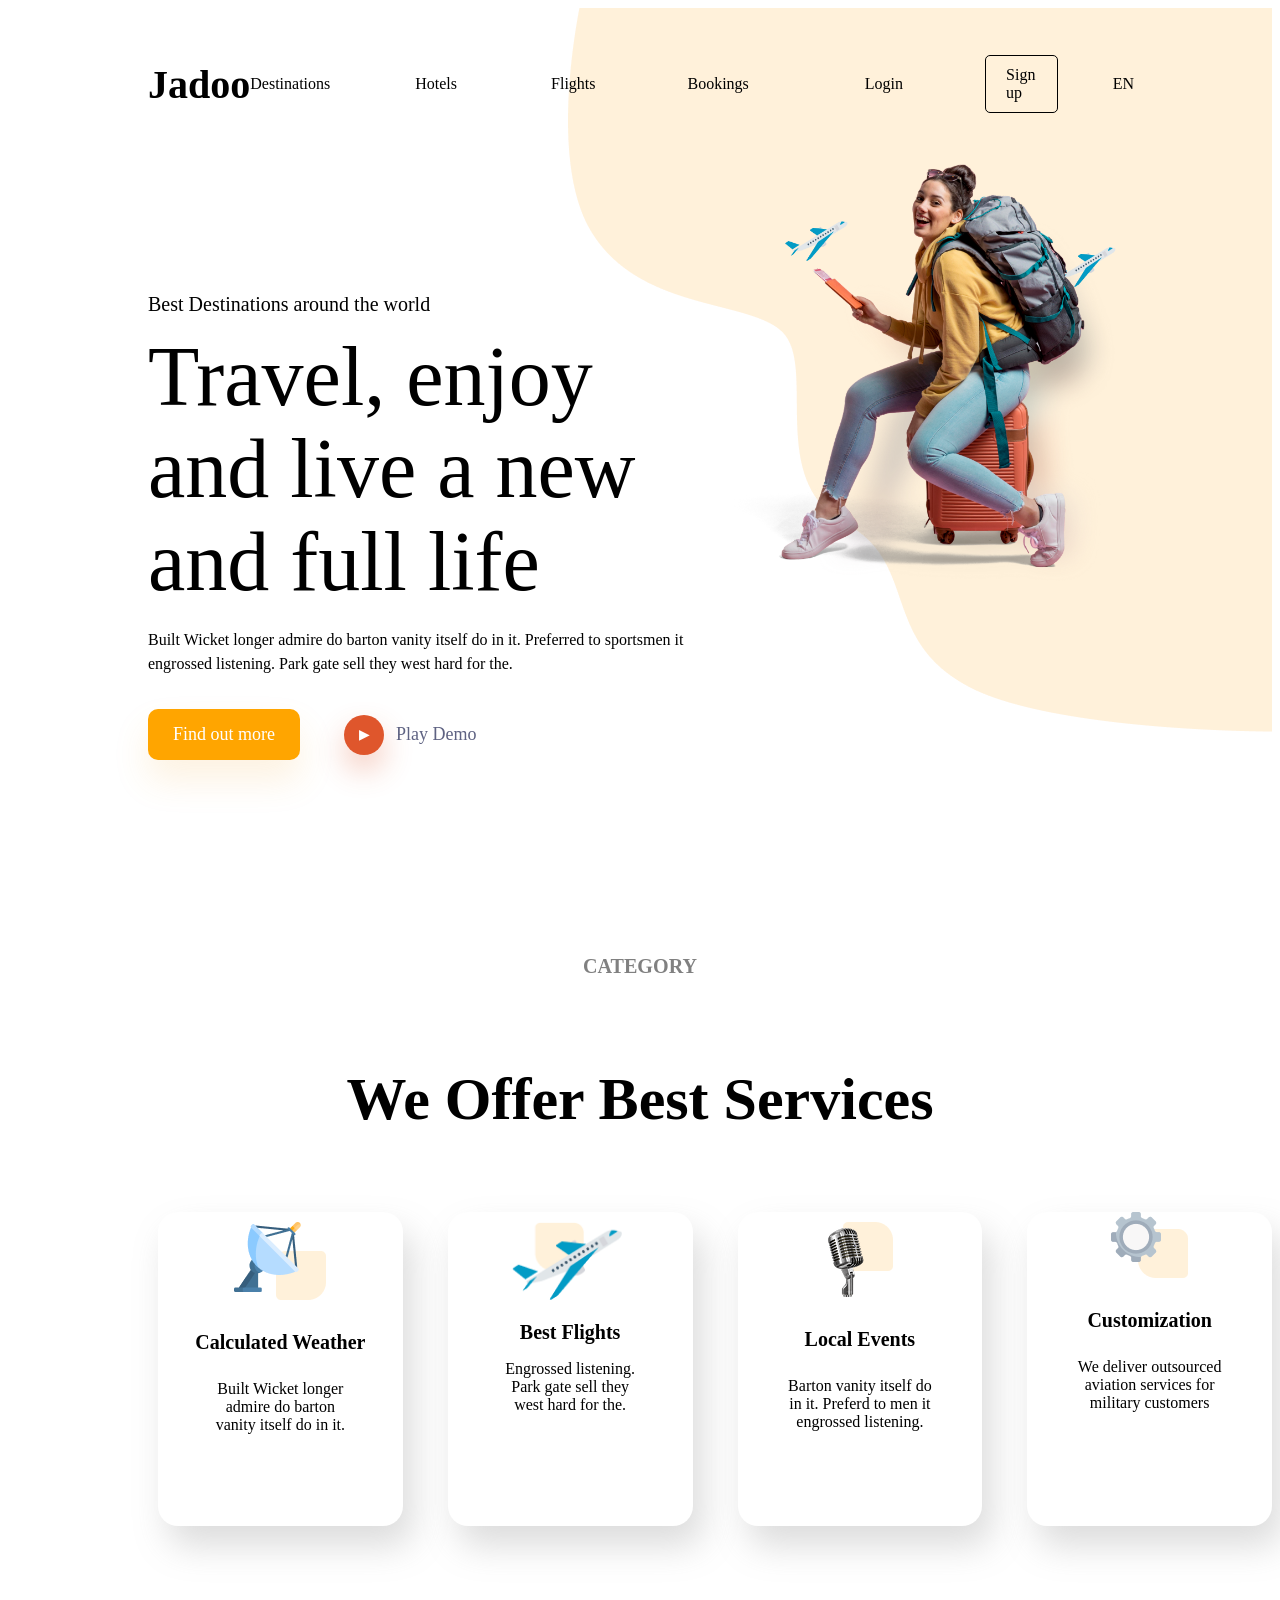
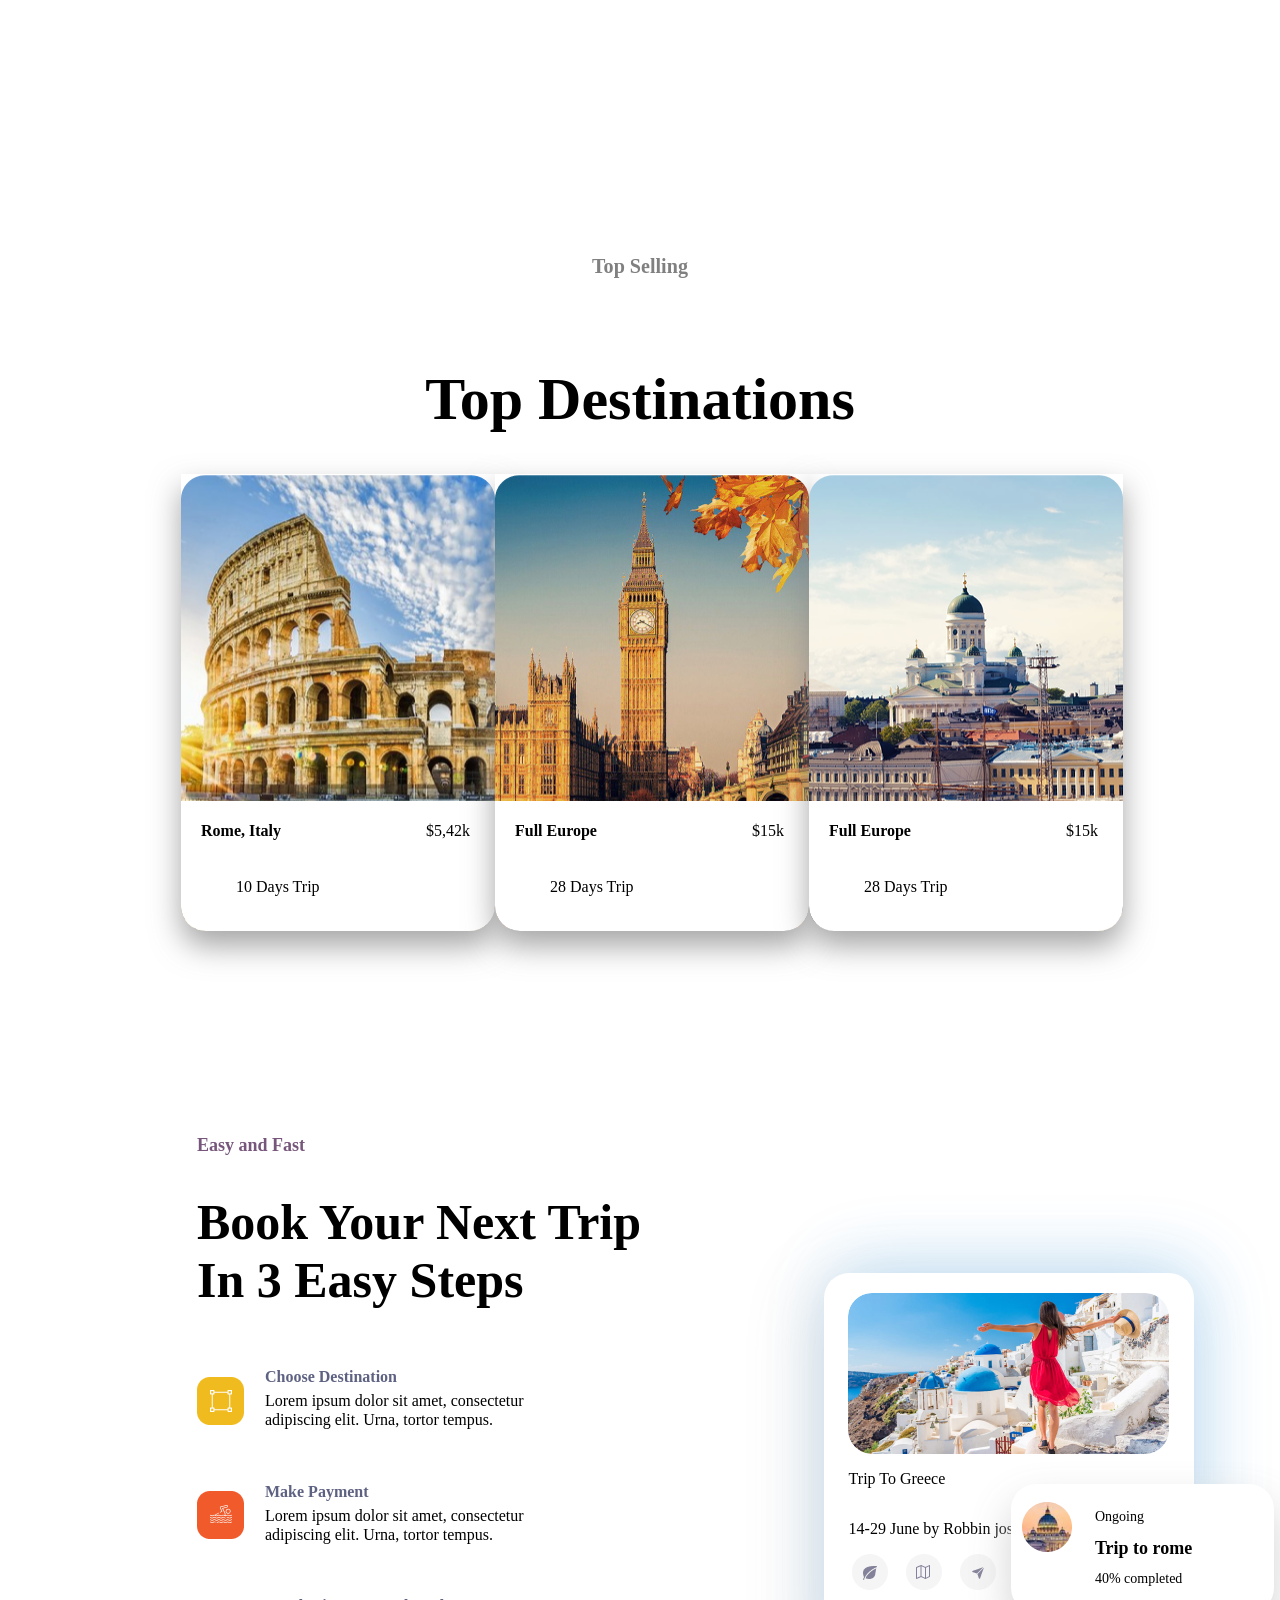
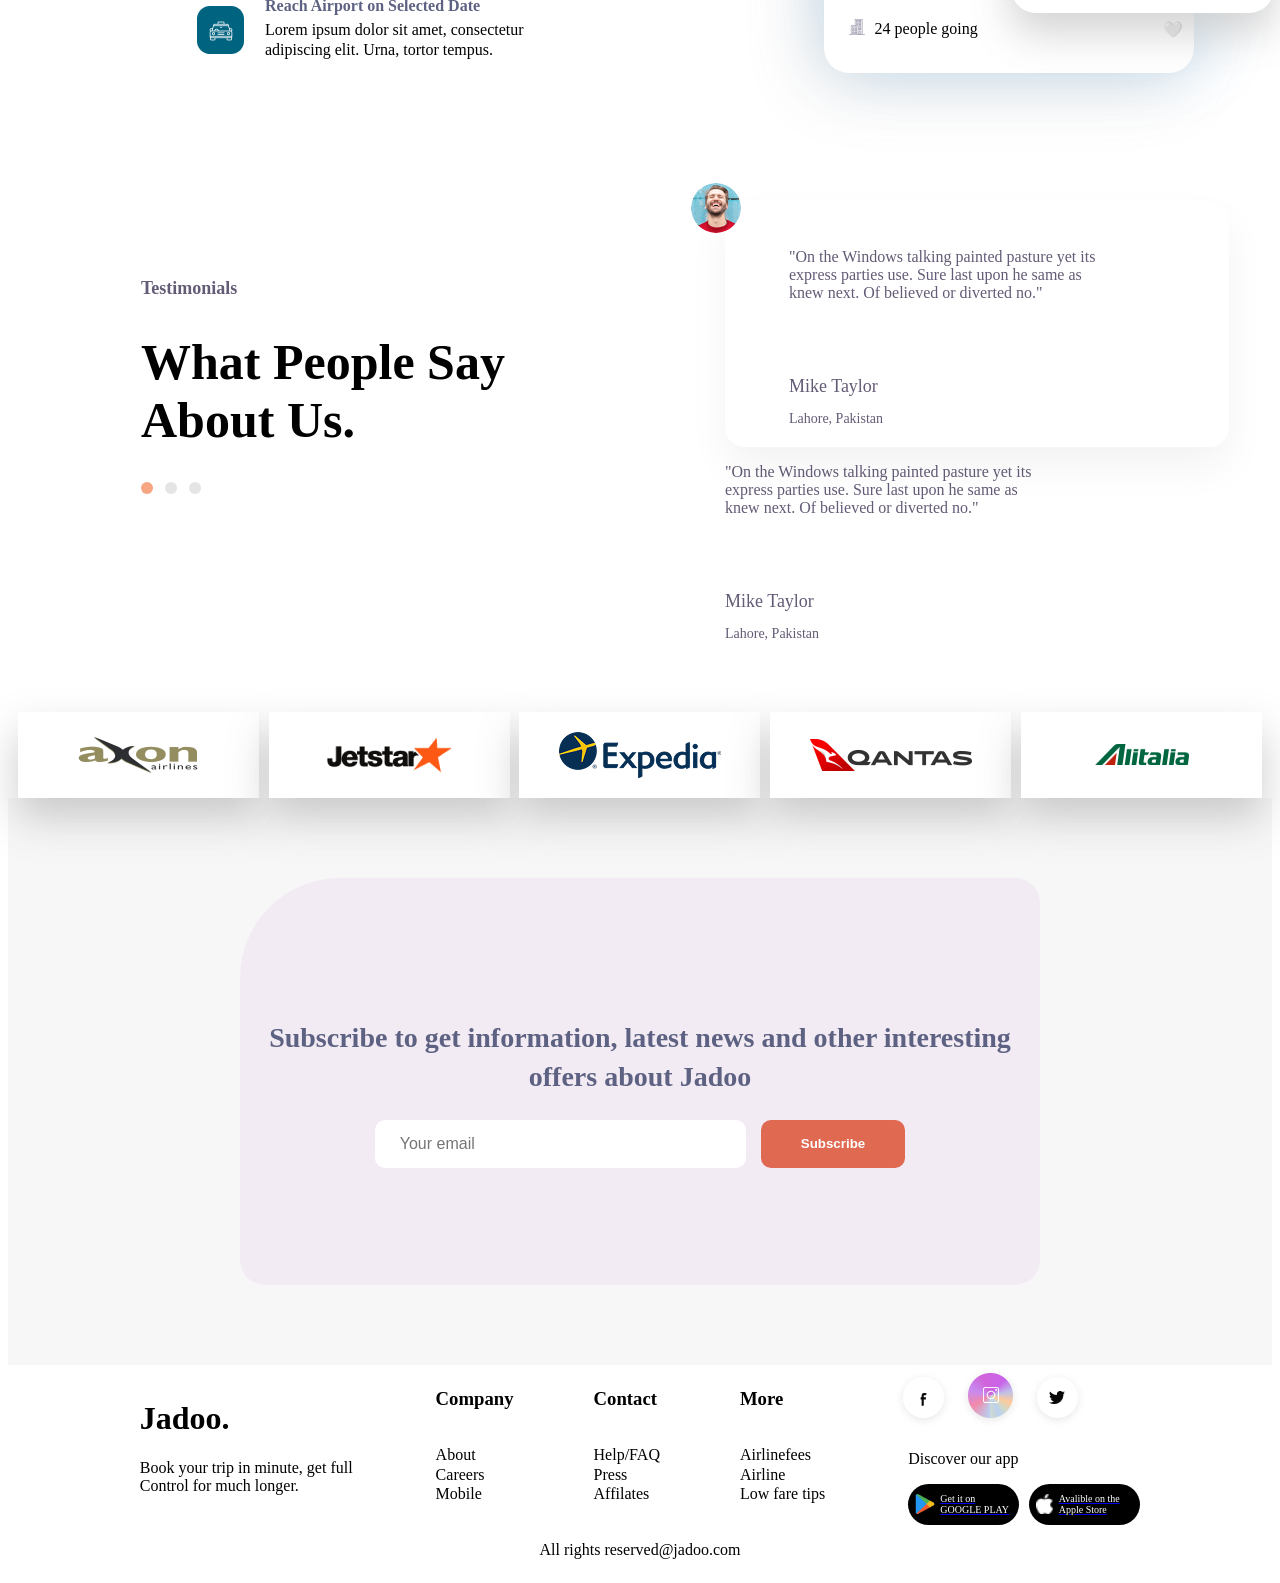
==== First proj.html @ b24c2203 "Jadoo landing page" ====
<!DOCTYPE html>
<html lang="en">
<head>
    <meta charset="UTF-8">
    <meta name="viewport" content="width=device-width, initial-scale=1.0">
    <title>Document</title>
    <link rel="stylesheet" href="Firstproj.css">
    <link rel="stylesheet" href="signin.css">
</head>
<body>
    
<div class="sign-up-window js-sign-up-window">
    <button class="close-btn">&times;</button>
    <h2>Create account</h2>
    <form>
        <input type="text" placeholder="Full name" class="input-signup" required>
        <input type="email" placeholder="Email" class="input-signup" required>
        <input type="password" placeholder="Password" class="input-signup" required>
        <input type="password" placeholder="Confirm password" class="input-signup" required>
        <button class="js-btn-sign-up">Sign up</button>
        <a href="#">Sign in</a>
    </form>
    
</div>
<div class="hero">
<header class="site-header">
  <div class="logo">Jadoo</div>

  <nav class="nav-menu">
    <a href="#" id="d">Destinations</a>
    <a href="#">Hotels</a>
    <a href="#">Flights</a>
    <a href="#">Bookings</a>
    <a href="#">Login</a>
    <a href="#" class="btn-signup">Sign up</a>
    <a href="#">EN</a>
  </nav>
  
</header>
<div class="herocon">

<div class="texts">
    <div class="t1">
        <p>Best Destinations around the world</p>
    </div>
    <div class="t2">
        <p>Travel, enjoy and live a new and full life</p>
    </div>
    <div class="t3">
        <p>Built Wicket longer admire do barton vanity itself do in it. Preferred to sportsmen it engrossed listening. Park gate sell they west hard for the.</p>
    </div>
    <div class="buttons">
        <a href="#" class="btn-orange">Find out more</a>
        
        <a href="#" class="btn-demo">
          <span class="play-icon">▶</span> Play Demo
        </a>
      </div>
</div>
<div class="pict">
    <img src="images/Image.png" alt="">
</div>
</div>
</div>
<div class="hero2">
<div class="para">
    <div class="catego">
        <h6>CATEGORY</h6>
    </div>

    <div class="offers">
        <h1>We Offer Best Services</h1>
    </div>
</div>

<div class="service">
        <div class="firstoff">
            <div>
                <div class="im1">
                    <img src="images/Group 48.png" alt="">
                </div>
                <div class="h1">
                    <h4>Calculated Weather</h4>
                </div>
                <div class="p1">
                    <p>Built Wicket longer <br> admire do barton <br> vanity itself do in it.</p>
                </div>
                
            </div>
        </div>
        <div class="secondoff">
            <div>
                <div class="im2">
                    <img src="images/Group 51.png" alt="">
                </div>
                <div class="h2">
                    <h4>Best Flights</h4>
                </div>
                <div class="p2">
                    <p>Engrossed listening. <br> Park gate sell they <br> west hard for the.</p>
                </div>
            </div>
        </div>
        <div class="thirdoff">
            <div>
                <div class="im3">
                    <img src="images/Group 50.png" alt="">
                </div>
                <div class="h3">
                    <h4>Local Events</h4>
                </div>
                <div class="p3">
                    <p>Barton vanity itself do <br> in it. Preferd to men it <br> engrossed listening. </p>
                </div>
            </div>
        </div>
        <div class="fourthoff">
            <div>
                <div class="im4">
                    <img src="images/Group 49.png" alt="">
                </div>
                <div class="h4">
                    <h4>Customization</h4>
                </div>
                <div class="p4">
                    <p>We deliver outsourced <br> aviation services for <br> military customers</p>
                </div>
            </div>
        </div>
    </div>
</div>
<div class="hero3">
    <div class="para2">
        <div class="catego2">
            <h6>Top Selling</h6>
        </div>

        <div class="offers2">
            <h1>Top Destinations</h1>
        </div>
    </div>
    <div class="DD">
        <div class="Destinations">
            <div class="im5">
                <img src="images/Rectangle 14 (5).png" alt="">
            </div>
            <div class="dest-info">
                <div class="gg">
                    <h4 class="City">Rome, Italy</h4>
                    <span class="price">$5,42k</span>
                </div>
                <p class="days">10 Days Trip</p>
            </div>
        </div>
        <div class="Destinations">
            <div class="im5">
                <img src="images/Rectangle 14 (9).jpg" alt="">
            </div>
            <div class="dest-info">
                <div class="gg">
                    <h4 class="City">Full Europe</h4>
                    <span class="price">$15k</span>
                </div>
                <p class="days">28 Days Trip</p>
            </div>
        </div>
        <div class="Destinations">
            <div class="im5">
                <img src="images/Rectangle 14 (6).png" alt="">
            </div>
            <div class="dest-info">
                <div class="gg">
                    <h4 class="City">Full Europe</h4>
                    <span class="price">$15k</span>
                </div>
                <p class="days">28 Days Trip</p>
            </div>
        </div>
    </div>
</div>
<div class="hero4">
    <div class="trip">
        <h4>
            Easy and Fast
        </h4>
        <h1>
            Book Your Next Trip <br> In 3 Easy Steps
        </h1>
    </div>
    <div class="main">
        <div class="pic">
            <div class="r">
                <img src="images/Group 7.png" alt="">
                <div class="step">
                    <h6>Choose Destination</h6>
                    <p>Lorem ipsum dolor sit amet, consectetur <br> adipiscing elit. Urna, tortor tempus. </p>
                </div>
            </div>
            <div class="r">
                <img src="images/Group 12.png" alt="">
                <div class="step">
                    <h6>Make Payment</h6>
                    <p>Lorem ipsum dolor sit amet, consectetur <br> adipiscing elit. Urna, tortor tempus. </p>
                </div>
            </div>
            <div class="r">
                <img src="images/Group 11.png" alt="">
                <div class="step">
                    <h6>Reach Airport on Selected Date</h6>
                    <p>Lorem ipsum dolor sit amet, consectetur <br> adipiscing elit. Urna, tortor tempus. </p>
                </div>
            </div>
        </div>
        <div class="Greece">
            <div class="gre">
                <img src="images/Rectangle 17.jpg" alt="">
            </div>
            <div class="desc">
                <div><p>Trip To Greece</p></div>
                <div><p>14-29 June by Robbin joseph</p></div>
            </div>
            <div class="icon">
                <div> <img src="images/LEAF.png"> </div>
                <div> <img src="images/map icon.png"> </div>
                <div> <img src="images/send.png"> </div>
            </div>
            <div class="ic">
                <div><img src="images/building 1.png" alt=""></div>
                <div><p>24 people going</p></div>
                <div class="heart">🤍</div>
            </div>
            <div class="Rome">
                <div class="rom">
                    <img src="images/Mask Group.png" alt="">
                </div>
                <div class="des">
                    <div><p id="p7">Ongoing</p></div>
                    <div><p id="p8">Trip to rome</p></div>
                    <div><p id="p7">40% completed</p></div>
                </div>
            </div>
        </div>
    </div>
</div>
<div class="hero5">
    <div class="k">
        <div class="block5">
            <div class="Reviews">
                    <h4>
                        Testimonials
                    </h4>
                    <h1>
                        What People Say <br> About Us.
                    </h1>
                <div class="dots-container">
                    <div class="dot active"></div>
                    <div class="dot"></div>
                    <div class="dot"></div>
                </div>
            </div>
        </div>
        <div class="rev">
            <img src="images/Image (1).png" alt="User" class="avatar">
                <div class="testimonial">
                    <div class="testimonial-card">
                        <div class="te">
                            <p class="quote">"On the Windows talking painted pasture yet its <br> express parties use. Sure last upon he same as <br> knew next. Of believed or diverted no."</p>
                            <div class="q"><h4 class="name1">Mike Taylor</h4>
                            <p class="location">Lahore, Pakistan</p></div>
                        </div>
                    </div>
                    <div class="images/testimonial-card2">
                        <div class="te2">
                            <p class="quote2">"On the Windows talking painted pasture yet its <br> express parties use. Sure last upon he same as <br> knew next. Of believed or diverted no."</p>
                            <div class="q2"><h4 class="name2">Mike Taylor</h4>
                            <p class="location2">Lahore, Pakistan</p></div>
                        </div>
                    </div>
                </div>    
            </div>    
        </div>
    </div>
    <div class="brand">
        <div> <img src="images/image 27.png" alt=""> </div>
        <div> <img src="images/image 28.png" alt=""> </div>
        <div> <img src="images/image 29.png" alt=""> </div>
        <div> <img src="images/image 30.png" alt=""> </div>
        <div> <img src="images/image 31.png" alt=""> </div>
    </div>
</div>
<section class="newsletter">
  <div class="newsletter-content">
    <h2>Subscribe to get information, latest news and other interesting offers about Jadoo</h2>
    <form class="subscribe-form">
      <input type="email" placeholder="Your email" required>
      <button type="submit">Subscribe</button>
    </form>
  </div>
</section>
<footer class="footer">
    <div class="footer-container">
    

        <div class="footer-logo-block">
        <h1>Jadoo.</h1>
        <p>Book your trip in minute, get full <br> Control for much longer.</p>
        </div>


        <div class="footer-links">
            <div class="footer-column">
                <h3>Company</h3>
                <ul>
                <li><a href="#">About</a></li>
                <li><a href="#">Careers</a></li>
                <li><a href="#">Mobile</a></li>
                </ul>
            </div>
            <div class="footer-column">
                <h3>Contact</h3>
                <ul>
                <li><a href="#">Help/FAQ</a></li>
                <li><a href="#">Press</a></li>
                <li><a href="#">Affilates</a></li>
                </ul>
            </div>
            <div class="footer-column">
                <h3>More</h3>
                <ul>
                <li><a href="#">Airlinefees</a></li>
                <li><a href="#">Airline</a></li>
                <li><a href="#">Low fare tips</a></li>
                </ul>
            </div>
        </div>

        <!-- Блок додатків -->
        <div class="footer-app-block">
            <div class="social-icons">
                <a href="#">    <img src="images/Social.png" alt=""></a> <!-- Сюди вставиш іконки -->
                <a href="#">    <img src="images/Social (1).png" alt=""></a>
                <a href="#">    <img src="images/Social (2).png" alt=""></a>
            </div>

            <div class="app-block">
                <p>Discover our app</p>
                <div class="app-buttons">
                    <a href="#" class="app-btn">
                        <img src="images/google-play 1.png" alt="Google Play">
                        <p class="apps">Get it on GOOGLE PLAY</p>
                    </a>
                    <a href="#" class="app-btn">
                        <img src="images/apple (2) 1.png" alt="App Store">
                        <p class="apps">Avalible on the Apple Store</p>
                    </a>
                </div>
            </div>
        </div>

  </div>

  <!-- Авторські права -->
  <div class="footer-bottom">
    <p>All rights reserved@jadoo.com</p>
  </div>
</footer>

<script src="signup.js"></script>
</body>
</html>
---- Firstproj.css ----
.site-header {
  display: flex;
  justify-content: space-between; 
  align-items: center;            
  padding-top: 47px;
  padding-left: 140px;
  padding-right: 138px;
  background: transparent;

}


.logo {
  font-size: 24px;
  font-weight: bold;
}


.nav-menu {
  display: flex;
  align-items: center; 
  gap: 30px;           
}


.nav-menu a[href*="Login"] {
  margin-left: 20px; 
}

.btn-signup {
  border: 1px solid black;
  border-radius: 5px;
  padding: 10px 20px;
  text-decoration: none;
}

.nav-menu {
  display: flex;
  align-items: center; 

}




.nav-menu a:nth-child(2) {
  margin-left: 55px; 
}


.nav-menu a:nth-child(3) {
  margin-left: 64px; 
}


.nav-menu a:nth-child(4) {
  margin-left: 62px; 
}

.nav-menu a:nth-child(5) {
  margin-left: 86px; 
}

.btn-signup {
  margin-left: 52px; 
  

  border: 1px solid black;
  border-radius: 5px;
  padding: 10px 20px;
  text-decoration: none;
}

.nav-menu a:last-child {
  margin-left: 25px; 
}
.nav-menu a{
    color: black;
    text-decoration: none;
}
.logo{
    font-size: 40px;
}
.hero{
    width: 100%;
    min-height: 100vh;
    background-image: url(images/Decore.png);
    background-position: top right;
    background-size: auto;
    background-repeat: no-repeat;
}
.texts{
    display: flex;
    flex-direction: column;
    justify-content: flex-start;
    max-width: 550px;
    margin-bottom: 0px;
    margin-left: 140px;
    margin-top: 50px;
}

.t1 p {
  font-size: 20px; 
  margin-top: 130px;   
  margin-bottom: 15px; 
}


.t2 p {
  font-size: 84px; 
  margin-top: 0;   
  margin-bottom: 20px; 
  line-height: 1.1; 
}


.t3 p {
  font-size: 16px; 
  margin-top: 0;   
  margin-bottom: 0; 
  line-height: 1.5; 
}
.herocon{
  display: flex;
  justify-content: space-between;
  align-items: flex-start;
  width: 100%;
  padding-right: 140px;
  box-sizing: border-box;
}
.pict{
  margin-top: 50px;
  max-width: 50%;
}
.pict img{
  width: 100%;
  height: auto;
}
.buttons{
  display: flex;
  justify-content: flex-start;
  align-items: center;
  margin-top: 33px;
  gap: 44px;
}
.btn-orange, .btn-demo{
  text-decoration: none;
  font-size: 18px;
  font-weight: 500;
  display: inline-flex;
  align-items: center;
  transition: 0.3s;
}
.btn-orange{
  background-color: orange;
  color: white;
  padding: 15px 25px;
  border-radius: 10px;
  box-shadow: 0px 20px 35px rgb(241, 165, 51, 0.15);
}
.btn-orange:hover{
  background-color: rgb(182, 118, 0);
  transform: scale(1.1);
}

.btn-demo {
  color: #5E6282;             
}

.play-icon {
  background-color: #df562c;   
  color: white;
  width: 40px;                
  height: 40px;                
  border-radius: 50%;          
  display: flex;
  align-items: center;
  justify-content: center;
  margin-right: 12px;          
  font-size: 14px;
  box-shadow: 0px 15px 30px rgba(223, 86, 44, 0.3); 
}

.btn-demo:hover .play-icon {
  transform: scale(1.1);       
}

.para{
  display: flex;
  flex-direction: column;
  align-items: center;  
}
.catego{
  font-size: 30px;
  color: grey;
}
.offers{
  font-size: 30px;

}
.service{
  margin-left: 150px;
  margin-top: 38px;
  display: flex;
  flex-direction: row;
  gap: 45px;
}
.im1{
  margin-top: 10px;
}

.im3{
  margin-top: 10px;
}

.firstoff{
  border-radius: 20px;
  box-shadow: 10px 20px 35px rgba(214, 214, 214, 0.845);
  width: 267px;
  height: 314px;
  background-color: white;  
}
.secondoff{
  border-radius: 20px;
  box-shadow: 10px 20px 35px rgba(214, 214, 214, 0.845);
  width: 267px;
  height: 314px;
  background-color: white;
}
.thirdoff{
  border-radius: 20px;
  box-shadow: 10px 20px 35px rgba(214, 214, 214, 0.845);
  width: 267px;
  height: 314px;
  background-color: white;
}
.fourthoff{
  border-radius: 20px;
  box-shadow: 10px 20px 35px rgba(214, 214, 214, 0.845);
  width: 267px;
  height: 314px;
  background-color: white;
}
.firstoff{
  display: flex;
  flex-direction: column;
  align-items: center;
  text-align: center;
}
.secondoff{
  display: flex;
  flex-direction: column;
  align-items: center;
  text-align: center;
}
.thirdoff{
  display: flex;
  flex-direction: column;
  align-items: center;
  text-align: center;
}
.fourthoff{
  display: flex;
  flex-direction: column;
  align-items: center;
  text-align: center;
}
.h1{
  font-size: 20px;
}
.p1{
  font-size: 16px;
}
.h2{
  font-size: 20px;
}
.p2{
  font-size: 16px;
}
.h3{
  font-size: 20px;
}
.p3{
  font-size: 16px;
}
.h4{
  font-size: 20px;
}
.p4{
  font-size: 16px;
}
.hero2{
    width: 100%;
    min-height: 100vh;
    background-image: url(Group\ 4.png);
    background-position: top right;
    background-size: auto;
    background-repeat: no-repeat;
}
/* Стилі для картинки з літаком у другій картці */
.secondoff img {
  height: 150px;          /* Збільшуємо висоту, щоб сам літак став великим */
  width: auto;
  margin-top: -30px;      /* Підтягуємо картинку вгору, перекриваючи пусте поле зверху */
  margin-bottom: -45px;   /* ОЦЕ НАЙГОЛОВНІШЕ: сильно підрізаємо поле знизу, щоб текст встав на місце */
  object-fit: contain;    /* Щоб картинка не стискалася і не деформувалася */
}

/* Налаштування заголовка "Best Flights" */
.h2 h4 {
  margin-top: 30px;          /* Обнуляємо верхній марджин */
  margin-bottom: 8px;     /* Однаковий відступ до тексту знизу, як і в інших картках */
}
.firstoff:hover{
  transition: 0.3s;
  transform: scale(1.1);
}
.secondoff:hover{
  transition: 0.3s;
  transform: scale(1.1);
}
.thirdoff:hover{
  transition: 0.3s;
  transform: scale(1.1);
}
.fourthoff:hover{
  transition: 0.3s;
  transform: scale(1.1);
}
.para2{
  display: flex;
  flex-direction: column;
  align-items: center;  
}
.catego2{
  font-size: 30px;
  color: grey;
}
.offers2{
  font-size: 30px;
}
.Destinations {
    width: 314px;
    height: 457px;
    /* Оце перетворює картку на "базу" для абсолютної наклейки */
    position: relative; 
    border-radius: 20px;
    overflow: hidden; /* Обрізає все зайве */
    flex-shrink: 0;
}
.Destinations:hover{
  transition: 0.3s;
  transform: scale(1.1);
}

.im5 {
    width: -150%;
    height: 140%;
}

.im5 img {
    width: 100%;
    height: 100%;
    object-fit: cover;
}

.dest-info {
    /* Наклейка: притискаємо до низу */
    position: absolute;
    bottom: 0;
    left: 0;
    width: 100%;
    height: 130px;
    background-color: rgb(255, 255, 255);
}
.gg{
  display: flex;
  flex-direction: row;
  align-items: center;
  justify-content: space-between;
}
.City{
  margin-left: 20px;
}
.price{
  margin-right: 25px;
}
.days{
  margin-left: 55px;
}
.DD{
  display: flex;
  flex-direction: row;
  justify-content: space-between;
  margin-left: 173px;
  margin-right: 227px;
}
.Destinations{
  border-radius: 0px 0px 25px 25px;
  box-shadow: 0px 15px 30px rgba(139, 139, 139, 0.778);
}
.hero4{
  display: flex;
  flex-direction: column;
  margin-top: 90px;
}
.trip{
  display: flex;
  flex-direction: column;
  justify-content: flex-start;
  transform: translateY(70px);
  gap: 0px;
  margin-left: 189px;
}
.r img{
  width: 47px;
  height: 48px;
}
.r{
  display: flex;
  flex-direction: row;
  align-items: center;
  gap: 21px;
}
.trip h4{
  transform: translateY(20px);
  font-size: 18px;
  color: rgb(119, 86, 123);
  font-weight: bold;
  
}
.trip h1{
  font-size: 50px;
  color: black;
}
.pic{
  display: flex;
  flex-direction: column;
  margin-left: 189px;
}
.pic h6{
  color: #5E6282;
  font-size: 16px;
  font-weight: bold;
}
.step h6{
  margin-bottom: 5px;
}
.step p{
  margin-top: 0px;
  line-height: 1.2;
}
.pic img{
  margin-top: 25px;
}
.Greece{
  width: 370px;
  height: 400px;
  border-radius: 25px;
  background: white;
  box-shadow: 
  10px -10px 70px rgba(0, 150, 255, 0.2), 
  -10px 10px 70px rgba(100, 100, 100, 0.2);

}
.gre{
  display: flex;
  justify-content: center;
}
.gre img{
  margin-top: 20px;
  border-radius: 24px;
}
.desc{
  display: flex;
  flex-direction: column;
  justify-content: flex-start;
}
.icon{
  display: flex;
  flex-direction: row;
  gap: 18px;
  margin-left: 28px;
}
.ic{
  display: flex;
  align-items: center;
  gap: 10px;
  margin-top: 10px;
  margin-left: 25px;
}
.heart{
  width: 20px;
  height: 18.58px;
  margin-left: 175px;
  color: rgb(188, 188, 188);
  cursor: pointer;
  transition: color 0.3 ease;
}
.desc p{
  margin-left: 25px;
}
.Greece{
  justify-self: flex-end;
}
.main{
  display: flex;
  gap: 300px;
  align-items: center;
}
.ic p{
  font-size: 16px;
  line-height: 124.5%1;
}
.Rome{
  width: 263px;
  height: 129px;
  background-color: white;
}
.Rome{
  display: flex;
  flex-direction: row;
  align-items: center;
  justify-content: space-around;
  border-radius: 25px;
}
.des{
  margin-right: 70px;
}
.rom{
  display: flex;
  flex-direction: column;
  align-self: flex-start;
  margin-top: 18px;
}
#p7{
  font-size: 14px;
}
#p8{
  font-size: 18px;
  font-weight: bold
}
.des{
  line-height: 80%;
}
.Greece{
  margin-bottom: 60px;
  position: relative;
}
.Rome{
  position: absolute;
  bottom: 60px;
  right: -80px;
  z-index: 10;
  box-shadow: 0px 20px 40px rgba(205, 205, 205, 0.885);
}
.k{
  display: flex;
  align-items: center;
  justify-content: space-around;
  gap: 100px;
}

.testimonial-card, .testimonial-card2{
    margin-left: 34px;
    background: rgb(255, 255, 255);
    padding: 30px;
    border-radius: 20px;
    box-shadow: 0px 20px 40px rgba(0, 0, 0, 0.05); /* Легка тінь */
    width: 504px;
    height: 245px;
    text-align: left;
    box-sizing: border-box;
    z-index: 1;
}


.avatar {
  position: relative;
  width: 50px;
  height: 50px;
  border-radius: 50%;
  margin-bottom: 15px;
  transform: translateY(50px);
  z-index: 3;
}

/* Кружечки (індикатори) */
.dots-container {
    display: flex;
    gap: 12px;
}

.dot {
    width: 12px;
    height: 12px;
    background-color: #E5E5E5;
    border-radius: 50%;
    cursor: pointer;
}

.dot.active {
    background-color: #F7A582; /* Твій акцентний колір */
}
.block5{
  display: flex;
  flex-direction: column;
}
.Reviews h4{
  font-size: 18px;
  color: rgb(100, 91, 118);
}
.Reviews h1{
  font-size: 50px;
  font-weight: bold;
}
.te{
  transform: translateX(34px)
}
.q{
  transform: translateY(50px);
}
.quote{
  font-size: 16px;
  color: rgb(100, 91, 118);
}
.name1{
  font-size: 18px;
  color: rgb(100, 91, 118);
  font-weight: 400;
}
.location{
  transform: translateY(-10px);
  font-size: 14px;
  color: rgb(100, 91, 118);
}
.te2{
  transform: translateX(34px)
}
.q2{
  transform: translateY(50px);
}
.quote2{
  font-size: 16px;
  color: rgb(100, 91, 118);
}
.name2{
  font-size: 18px;
  color: rgb(100, 91, 118);
  font-weight: 400;
}
.location2{
  transform: translateY(-10px);
  font-size: 14px;
  color: rgb(100, 91, 118);
}



.testimonial-card2 {
    margin-top: -180px;
    z-index: 1;
    transform: scale(0.95);
}
.testimonial-card{
  z-index: 2;
  position: relative;
}
.block5{
  margin-left: 90px;
}
.brand{
  margin-top: 96px;
  display: flex;
  flex-direction: row;
  justify-content: space-evenly;

}
.brand div{
  width: 241px;
  height: 86px;
  background-color: rgb(255, 255, 255);
  box-shadow: 0px 20px 40px rgba(186, 186, 186, 0.759);
  display: flex;
  justify-content: center;
  align-items: center;
}
.brand div:hover{
  transition: 0.3s;
  transform: scale(1.1);
}
.newsletter{
  display: flex;
  justify-content: center;
}
.newsletter {
  padding: 80px 20px;
  text-align: center;
  background-color: #f7f7f7; /* Світлий фон */
}
.newsletter-content{
  width: 1170px;
  height: 407px;
  background-color: rgb(242, 235, 244);
  border-radius: 100px 25px 25px 25px ;
}
.newsletter-content {
  display: flex;
  flex-direction: column;
  justify-content: center;
  max-width: 800px;
  
}

.newsletter h2 {
  font-size: 28px;
  color: #5e6282;
  line-height: 1.4;
}

.subscribe-form {
  display: flex;
  justify-content: center;
  gap: 15px;
}

.subscribe-form input {
  padding: 15px 25px;
  border: none;
  border-radius: 10px;
  width: 321px;
  font-size: 16px;
}

.subscribe-form button {
  padding: 15px 40px;
  border: none;
  border-radius: 10px;
  background-color: #df6951; /* Твій помаранчевий колір */
  color: white;
  font-weight: bold;
  cursor: pointer;
  transition: 0.3s;
}

.subscribe-form button:hover {
  background-color: #c95a43;
  transform: scale(1.1);
}
.footer li{
  list-style-type: none;
}
.footer-container{
  display: flex;
  flex-direction: row;
  justify-content: center;
  align-items: center;
  gap: 83px;
  flex-wrap: wrap;
}
.footer-links{
  display: flex;
  justify-content: center;
  flex-direction: row;
  gap: 80px;
  
}
.social-icons{
  transform: translateX(-15px);
}
.footer-app-block{
  display: flex;
  flex-direction: column;
  align-items: flex-start;
}
/* Видали старі .footer-column і встав це */
.footer-column {
    display: flex;
    flex-direction: column;
    align-items: flex-start; /* Центрує список і заголовок по горизонталі */
    text-align: left;  /* Центрує текст всередині блоків */
    padding: 0;
}

.footer-column ul {
    padding: 0;          /* Обов'язково: прибирає відступ списку зліва */
    list-style: none;    /* Прибирає крапки */
}

/* Переконайся, що лінки не мають власного вирівнювання */
.footer-column a {
    display: block;
    text-decoration: none;
    color: inherit;
}
.footer-column li{
  line-height: 124%;
}
.footer-bottom{
  display: flex;
  justify-content: center;
}

.app-buttons {
    display: flex;
    gap: 10px; 
    align-items: center;
    margin-top: 15px;
  
}


.app-btn {
    display: inline-flex;
    align-items: center;
    gap: 5px;
    justify-content: center;
    background-color: #000000;
    border-radius: 25px;               
    transition: transform 0.2s ease, opacity 0.2s ease;
    width: 107px;
    height: 37px;
    padding: 2px 2px;
}


.app-btn:hover {
    opacity: 0.85;
    transform: translateY(-2px);
}


.app-btn img {
    height: 20px; 
    width: 20px;
    display: block;
    margin-left: 5px;
}

.apps{
  font-size: 10px;
  text-decoration: none;
  color: white
}

@media (max-width: 600px) {
  .subscribe-form {
    flex-direction: column;
    align-items: center;
  }
}
@media (max-width: 600px){
  .footer-logo-block{
    flex-direction: column;
  }
}
---- signin.css ----
.sign-up-window {
  position: relative;
  position: fixed;
  top: 50%;
  left: 50%;
  transform: translate(-50%, -50%);
  width: 350px;
  padding: 40px;
  border-radius: 20px;
  background-color: rgba(79, 70, 229, 0.3); 
  backdrop-filter: blur(20px); 
  border: 1px solid rgba(255, 255, 255, 0.2);
  box-shadow: 0 10px 30px rgba(0, 0, 0, 0.3);

  color: white;
  text-align: center;
}


.sign-up-window h2 {
  margin-bottom: 25px;
  font-size: 2em;
  color: white; 
}





.sign-up-window input {
  width: 100%;
  padding: 15px;
  margin-bottom: 15px;
  

  background: rgba(255, 255, 255, 0.8); 
  border: 1px solid rgba(255, 255, 255, 0.3);
  border-radius: 10px;
  box-sizing: border-box;
  
  /* Текст в інпуті */
  color: #333;
  font-size: 1em;
}

/* 4. Стиль кнопки (Button - робимо її синьою як на фото) */
.js-btn-sign-up{
  width: 100%;
  padding: 15px;
  margin-top: 10px;
  margin-bottom: 15px;
  
  /* Синій колір кнопки з фото */
  background-color: #3b82f6; 
  border: none;
  border-radius: 10px;
  
  /* Текст кнопки */
  color: white;
  font-size: 1.1em;
  font-weight: bold;
  cursor: pointer;
  transition: background-color 0.3s;
}

.js-btn-sign-up:hover {
  background-color: #2563eb; /* Темніший синій при наведенні */
}

/* 5. Стиль посилання "Sign In" */
.sign-up-window a {
  display: block;
  margin-top: 10px;
  color: rgba(255, 255, 255, 0.7); /* Світлий колір тексту */
  text-decoration: none;
  font-size: 0.9em;
}

.sign-up-window{
    display: none;
}
.sign-up-window-visible{
    display: block;
}

.close-btn {
  position: absolute;
  top: 10px;
  left: 10px;
  background: none;
  border: none;
  font-size: 24px;
  color: white;
  cursor: pointer;
  z-index: 10;
  
  /* --- ДОДАЙТЕ ЦІ РЯДКИ, ЩОБ ПРИБРАТИ ШИРИНУ --- */
  padding: 0;      /* Прибираємо внутрішні відступи, які розтягують кнопку */
  line-height: 1;  /* Вирівнюємо висоту рядка по символу */
  width: auto;     /* Скасовуємо будь-яку фіксовану ширину */
  height: auto;    /* Скасовуємо будь-яку фіксовану висоту */
}
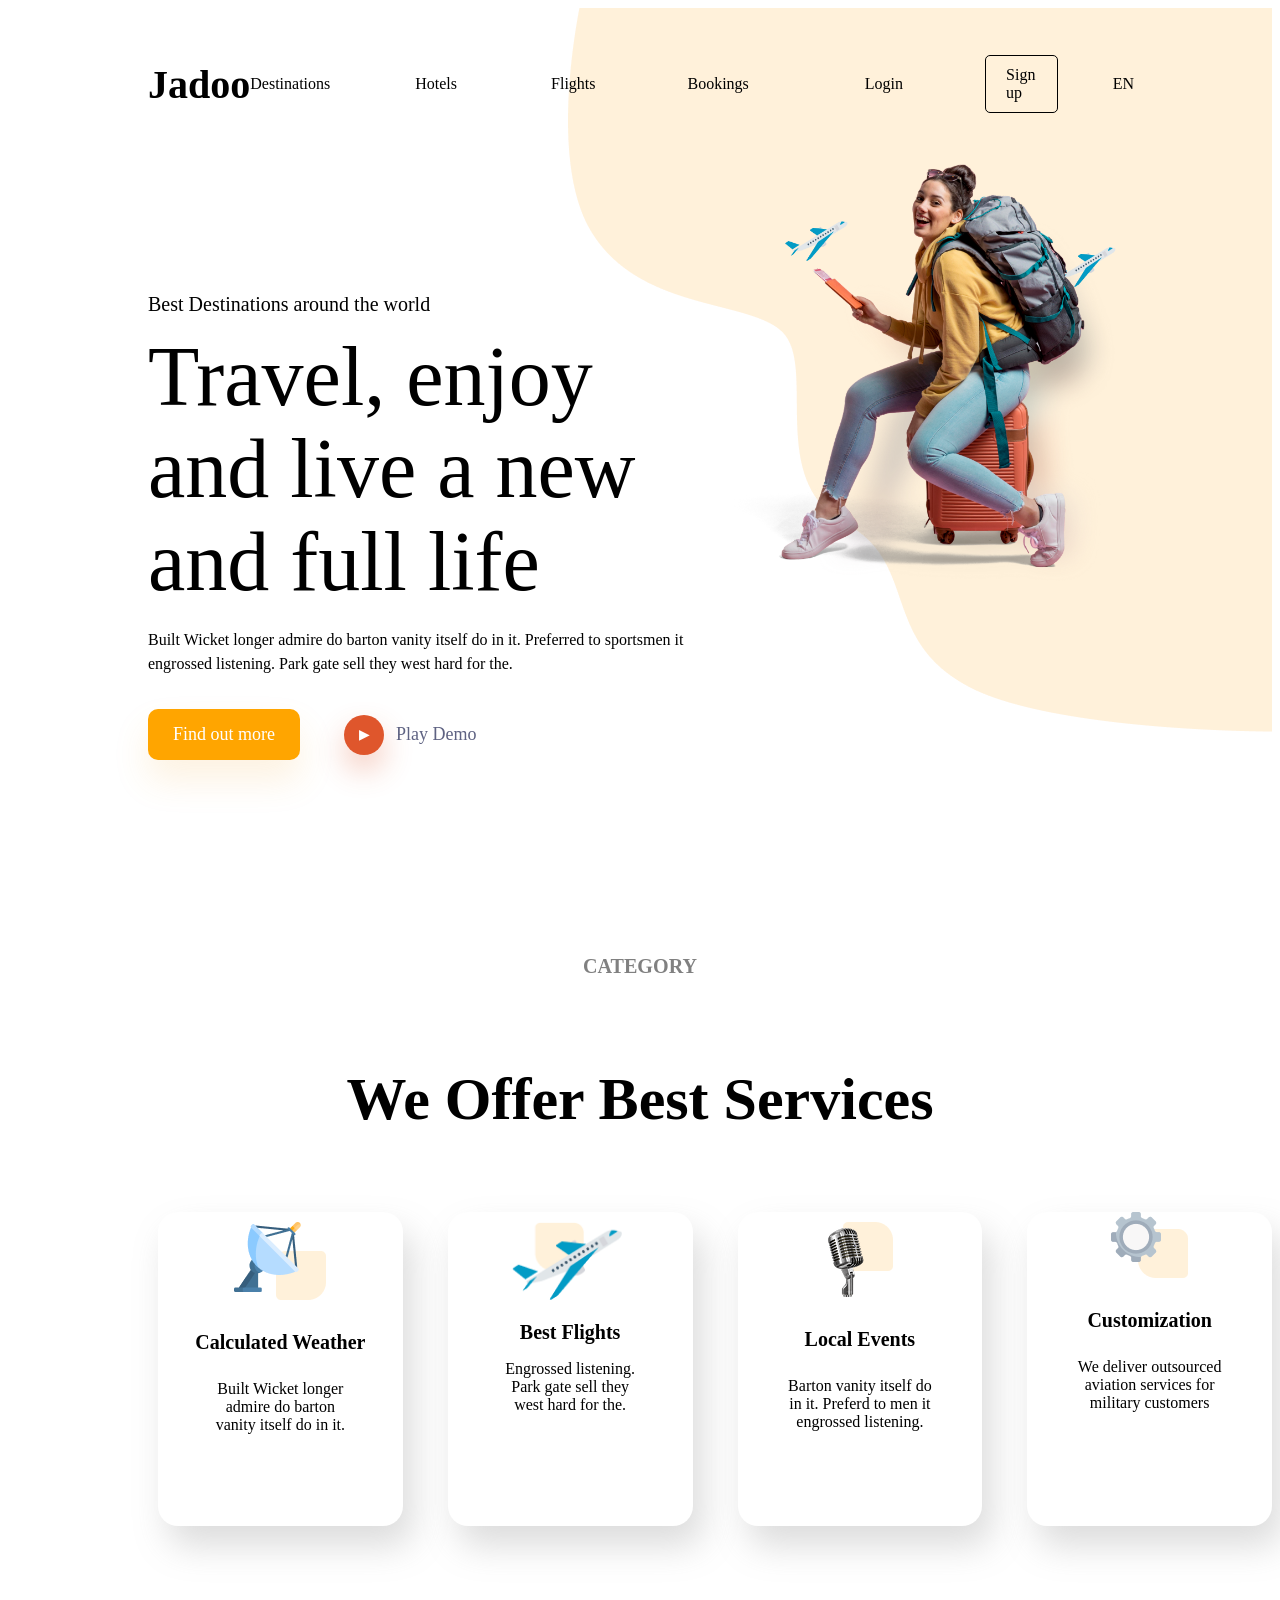
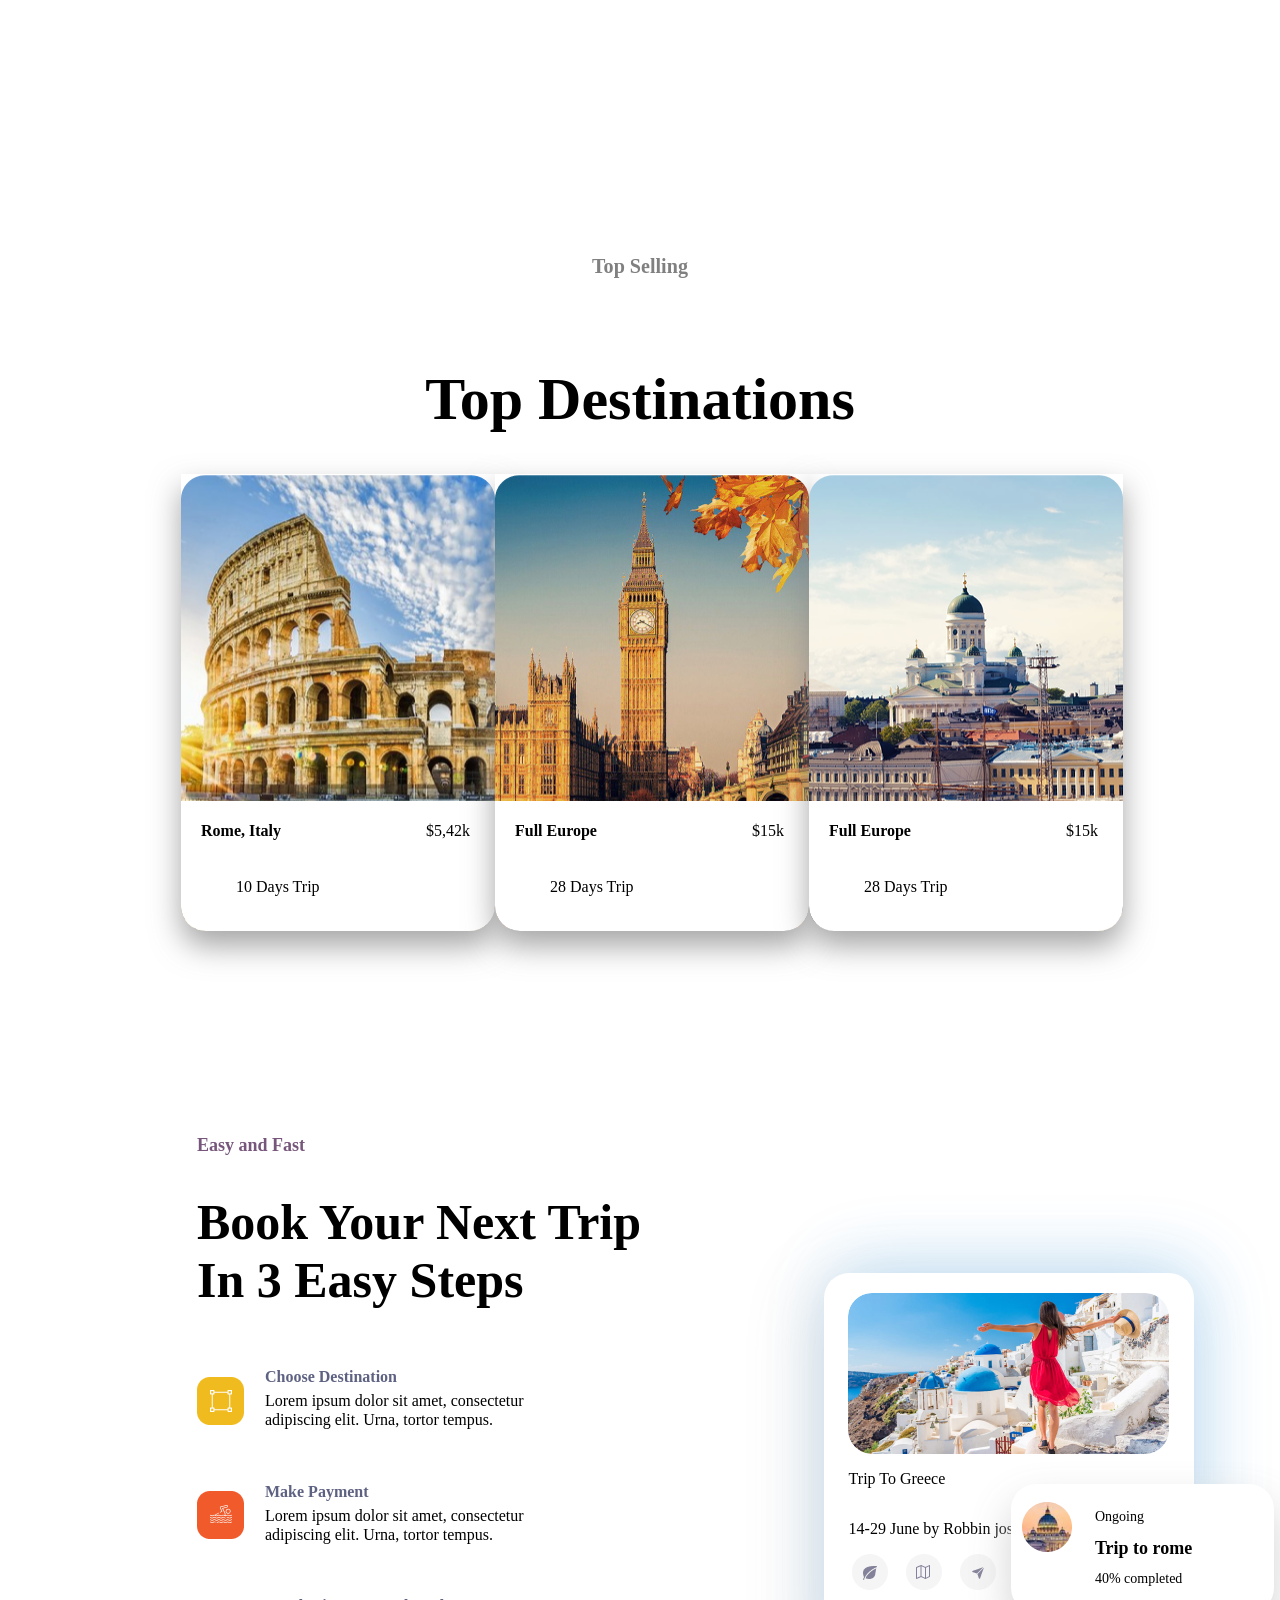
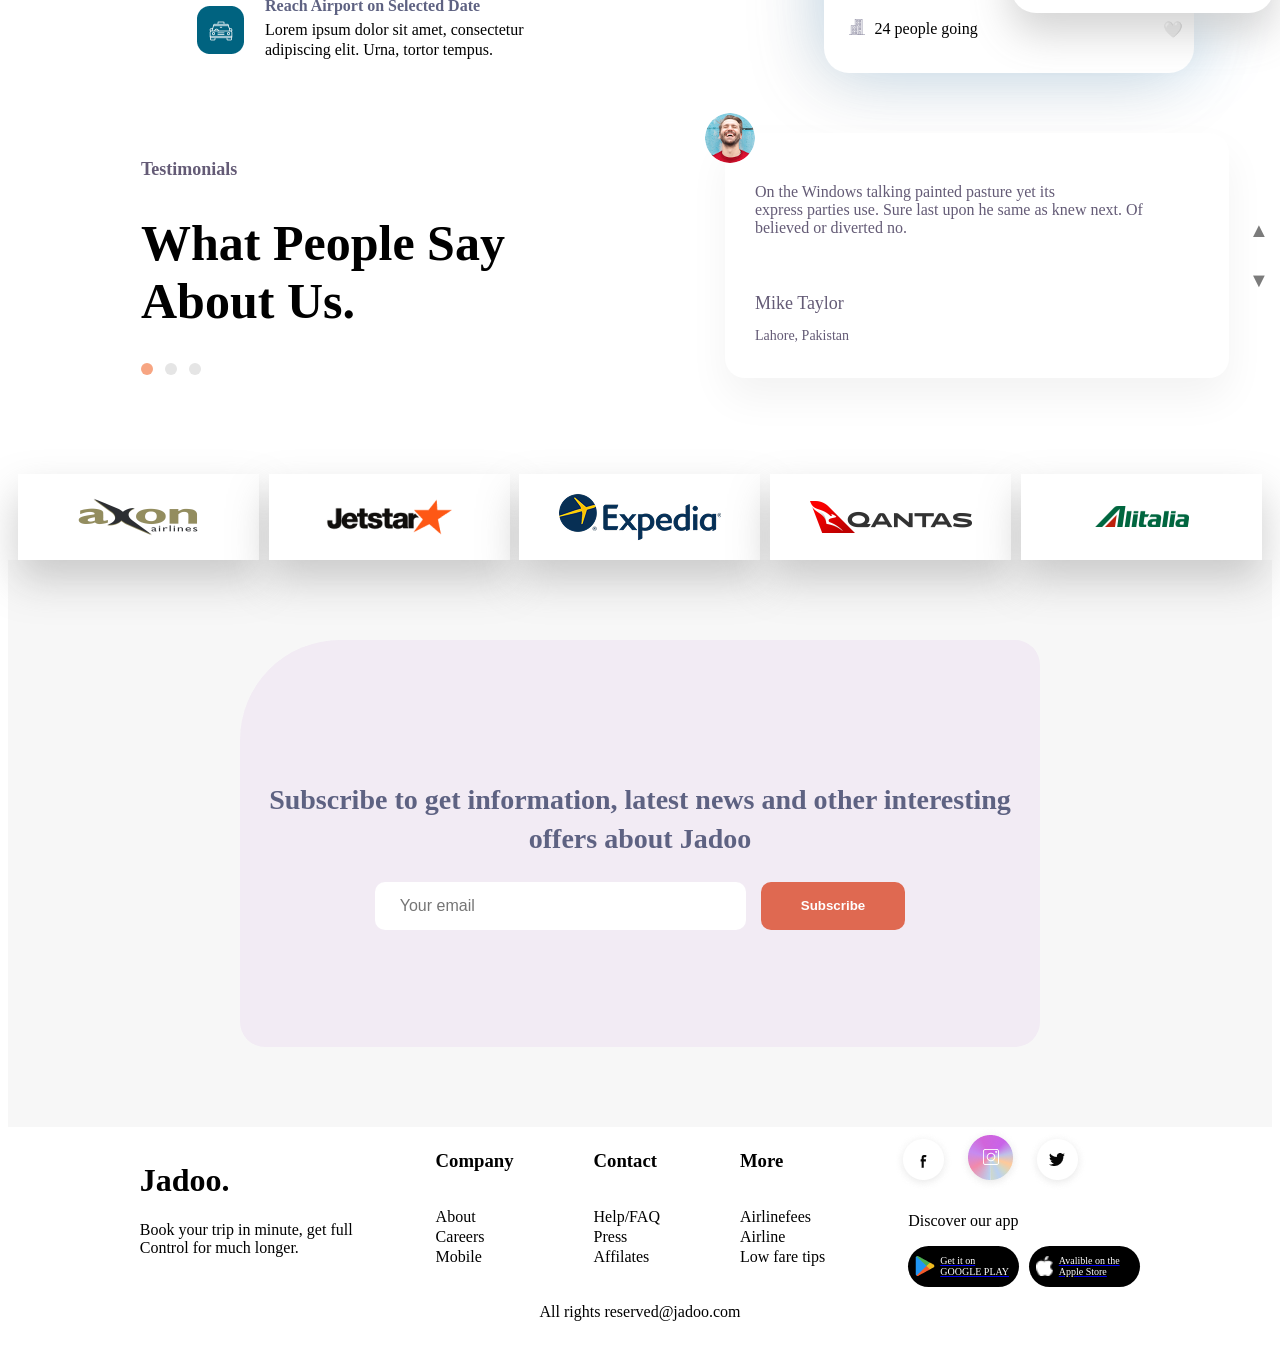
==== commit 44fe3a56: "Make interactive testimonials" ====
--- a/First proj.html
+++ b/First proj.html
@@ -5,7 +5,7 @@
     <meta name="viewport" content="width=device-width, initial-scale=1.0">
     <title>Document</title>
     <link rel="stylesheet" href="Firstproj.css">
-    <link rel="stylesheet" href="signin.css">
+    <link rel="stylesheet" href="sign-in-log-in.css">
 </head>
 <body>
     
@@ -20,8 +20,27 @@
         <button class="js-btn-sign-up">Sign up</button>
         <a href="#">Sign in</a>
     </form>
+</div>
+
+
+<div class="log-in-window js-login-window">
+    <button class="close-btn-login js-login-close">&times;</button>
+    <div class="modal-content">
+        <h2>Welcome Back!</h2>
+        <p class="modal-subtitle">Enter your details to access your account</p>
+        <form id="login-form">
+            <div class="input-group">   
+                <input type="email" placeholder="Email address" class="input-signup" required>
+            </div>
+            <div class="input-group">
+                <input type="password" placeholder="Password" class="input-signup" required>
+            </div>
+            <button type="submit" class="js-btn-signup submit-btn">Log in</button>
+        </form>
+    </div>
+</div>
     
-</div>
+
 <div class="hero">
 <header class="site-header">
   <div class="logo">Jadoo</div>
@@ -31,7 +50,7 @@
     <a href="#">Hotels</a>
     <a href="#">Flights</a>
     <a href="#">Bookings</a>
-    <a href="#">Login</a>
+    <a href="#" class="btn-login">Login</a>
     <a href="#" class="btn-signup">Sign up</a>
     <a href="#">EN</a>
   </nav>
@@ -260,24 +279,10 @@
             </div>
         </div>
         <div class="rev">
-            <img src="images/Image (1).png" alt="User" class="avatar">
-                <div class="testimonial">
-                    <div class="testimonial-card">
-                        <div class="te">
-                            <p class="quote">"On the Windows talking painted pasture yet its <br> express parties use. Sure last upon he same as <br> knew next. Of believed or diverted no."</p>
-                            <div class="q"><h4 class="name1">Mike Taylor</h4>
-                            <p class="location">Lahore, Pakistan</p></div>
-                        </div>
-                    </div>
-                    <div class="images/testimonial-card2">
-                        <div class="te2">
-                            <p class="quote2">"On the Windows talking painted pasture yet its <br> express parties use. Sure last upon he same as <br> knew next. Of believed or diverted no."</p>
-                            <div class="q2"><h4 class="name2">Mike Taylor</h4>
-                            <p class="location2">Lahore, Pakistan</p></div>
-                        </div>
-                    </div>
-                </div>    
-            </div>    
+            <div class="test-arrows">
+                <button class="arrow-up">&#9650;</button>
+                <button class="arrow-down">&#9660;</button>
+            </div>
         </div>
     </div>
     <div class="brand">
@@ -365,6 +370,8 @@
   </div>
 </footer>
 
-<script src="signup.js"></script>
+<script src="index.js"></script>
 </body>
-</html>+</html>
+
+
--- a/Firstproj.css
+++ b/Firstproj.css
@@ -298,19 +298,19 @@
     background-size: auto;
     background-repeat: no-repeat;
 }
-/* Стилі для картинки з літаком у другій картці */
+
 .secondoff img {
-  height: 150px;          /* Збільшуємо висоту, щоб сам літак став великим */
+  height: 150px;         
   width: auto;
-  margin-top: -30px;      /* Підтягуємо картинку вгору, перекриваючи пусте поле зверху */
-  margin-bottom: -45px;   /* ОЦЕ НАЙГОЛОВНІШЕ: сильно підрізаємо поле знизу, щоб текст встав на місце */
-  object-fit: contain;    /* Щоб картинка не стискалася і не деформувалася */
-}
-
-/* Налаштування заголовка "Best Flights" */
+  margin-top: -30px;     
+  margin-bottom: -45px;   
+  object-fit: contain;    
+}
+
+
 .h2 h4 {
-  margin-top: 30px;          /* Обнуляємо верхній марджин */
-  margin-bottom: 8px;     /* Однаковий відступ до тексту знизу, як і в інших картках */
+  margin-top: 30px;          
+  margin-bottom: 8px;     
 }
 .firstoff:hover{
   transition: 0.3s;
@@ -343,10 +343,9 @@
 .Destinations {
     width: 314px;
     height: 457px;
-    /* Оце перетворює картку на "базу" для абсолютної наклейки */
     position: relative; 
     border-radius: 20px;
-    overflow: hidden; /* Обрізає все зайве */
+    overflow: hidden; 
     flex-shrink: 0;
 }
 .Destinations:hover{
@@ -567,12 +566,12 @@
     background: rgb(255, 255, 255);
     padding: 30px;
     border-radius: 20px;
-    box-shadow: 0px 20px 40px rgba(0, 0, 0, 0.05); /* Легка тінь */
+    box-shadow: 0px 20px 40px rgba(0, 0, 0, 0.05); 
     width: 504px;
     height: 245px;
     text-align: left;
     box-sizing: border-box;
-    z-index: 1;
+
 }
 
 
@@ -581,12 +580,11 @@
   width: 50px;
   height: 50px;
   border-radius: 50%;
-  margin-bottom: 15px;
-  transform: translateY(50px);
-  z-index: 3;
-}
-
-/* Кружечки (індикатори) */
+  right: 50px;
+  bottom: 50px;
+}
+
+
 .dots-container {
     display: flex;
     gap: 12px;
@@ -601,7 +599,7 @@
 }
 
 .dot.active {
-    background-color: #F7A582; /* Твій акцентний колір */
+    background-color: #F7A582; 
 }
 .block5{
   display: flex;
@@ -616,7 +614,7 @@
   font-weight: bold;
 }
 .te{
-  transform: translateX(34px)
+  margin-top: -50px;
 }
 .q{
   transform: translateY(50px);
@@ -624,16 +622,19 @@
 .quote{
   font-size: 16px;
   color: rgb(100, 91, 118);
+
 }
 .name1{
   font-size: 18px;
   color: rgb(100, 91, 118);
   font-weight: 400;
+  margin-top: -10px;
 }
 .location{
   transform: translateY(-10px);
   font-size: 14px;
   color: rgb(100, 91, 118);
+  
 }
 .te2{
   transform: translateX(34px)
@@ -655,17 +656,46 @@
   font-size: 14px;
   color: rgb(100, 91, 118);
 }
-
-
-
-.testimonial-card2 {
-    margin-top: -180px;
-    z-index: 1;
-    transform: scale(0.95);
-}
-.testimonial-card{
-  z-index: 2;
-  position: relative;
+.test-arrows {
+  position: absolute;
+  right: -50px;
+  top: 50%;
+  transform: translateY(-50%);
+  display: flex;
+  flex-direction: column;
+  gap: 15px;
+}
+
+.test-arrows button{
+  background: none;
+  border: none;
+  font-size: 20px;
+  cursor: pointer;
+  color: #7b7b7b;
+  transition: color 0.2s;
+}
+
+.test-arrows button:hover {
+  color: #df6951;
+}
+
+.rev {
+    position: relative;
+}
+
+.test-arrows {
+    display: flex;
+    flex-direction: column;
+    gap: 10px;
+}
+
+.test-arrows button {
+    width: 40px;
+    height: 40px;
+    border: none;
+    border-radius: 50%;
+    cursor: pointer;
+    font-size: 20px;
 }
 .block5{
   margin-left: 90px;
@@ -697,7 +727,7 @@
 .newsletter {
   padding: 80px 20px;
   text-align: center;
-  background-color: #f7f7f7; /* Світлий фон */
+  background-color: #f7f7f7; 
 }
 .newsletter-content{
   width: 1170px;
@@ -737,7 +767,7 @@
   padding: 15px 40px;
   border: none;
   border-radius: 10px;
-  background-color: #df6951; /* Твій помаранчевий колір */
+  background-color: #df6951; 
   color: white;
   font-weight: bold;
   cursor: pointer;
@@ -774,21 +804,21 @@
   flex-direction: column;
   align-items: flex-start;
 }
-/* Видали старі .footer-column і встав це */
+
 .footer-column {
     display: flex;
     flex-direction: column;
-    align-items: flex-start; /* Центрує список і заголовок по горизонталі */
-    text-align: left;  /* Центрує текст всередині блоків */
+    align-items: flex-start; 
+    text-align: left;  
     padding: 0;
 }
 
 .footer-column ul {
-    padding: 0;          /* Обов'язково: прибирає відступ списку зліва */
-    list-style: none;    /* Прибирає крапки */
-}
-
-/* Переконайся, що лінки не мають власного вирівнювання */
+    padding: 0;          
+    list-style: none;    
+}
+
+
 .footer-column a {
     display: block;
     text-decoration: none;
--- a/sign-in-log-in.css
+++ b/sign-in-log-in.css
@@ -0,0 +1,208 @@
+
+.sign-up-window {
+  position: relative;
+  position: fixed;
+  top: 50%;
+  left: 50%;
+  transform: translate(-50%, -50%);
+  width: 350px;
+  padding: 40px;
+  border-radius: 20px;
+  background-color: rgba(79, 70, 229, 0.3); 
+  backdrop-filter: blur(20px); 
+  border: 1px solid rgba(255, 255, 255, 0.2);
+  box-shadow: 0 10px 30px rgba(0, 0, 0, 0.3);
+
+  color: white;
+  text-align: center;
+}
+
+
+.sign-up-window h2 {
+  margin-bottom: 25px;
+  font-size: 2em;
+  color: white; 
+}
+
+
+
+
+
+.sign-up-window input {
+  width: 100%;
+  padding: 15px;
+  margin-bottom: 15px;
+  
+
+  background: rgba(255, 255, 255, 0.8); 
+  border: 1px solid rgba(255, 255, 255, 0.3);
+  border-radius: 10px;
+  box-sizing: border-box;
+  
+
+  color: #333;
+  font-size: 1em;
+}
+
+
+.js-btn-sign-up{
+  width: 100%;
+  padding: 15px;
+  margin-top: 10px;
+  margin-bottom: 15px;
+
+  background-color: #3b82f6; 
+  border: none;
+  border-radius: 10px;
+  
+
+  color: white;
+  font-size: 1.1em;
+  font-weight: bold;
+  cursor: pointer;
+  transition: background-color 0.3s;
+}
+
+.js-btn-sign-up:hover {
+  background-color: #2563eb; 
+}
+
+.sign-up-window a {
+  display: block;
+  margin-top: 10px;
+  color: rgba(255, 255, 255, 0.7); 
+  text-decoration: none;
+  font-size: 0.9em;
+}
+
+.sign-up-window{
+    display: none;
+}
+.sign-up-window-visible{
+    display: block;
+}
+
+.close-btn {
+  position: absolute;
+  top: 10px;
+  left: 10px;
+  background: none;
+  border: none;
+  font-size: 24px;
+  color: white;
+  cursor: pointer;
+  z-index: 10;
+  
+
+  padding: 0;     
+  line-height: 1;  
+  width: auto;     
+  height: auto;    
+}
+
+
+/*-------------------------------------------------*/
+
+
+.log-in-window {
+  position: relative;
+  position: fixed;
+  top: 50%;
+  left: 50%;
+  transform: translate(-50%, -50%);
+  width: 350px;
+  padding: 40px;
+  border-radius: 20px;
+  background-color: rgba(79, 70, 229, 0.3); 
+  backdrop-filter: blur(20px); 
+  border: 1px solid rgba(255, 255, 255, 0.2);
+  box-shadow: 0 10px 30px rgba(0, 0, 0, 0.3);
+
+  color: white;
+  text-align: center;
+}
+
+
+.log-in-window h2 {
+  margin-bottom: 25px;
+  font-size: 2em;
+  color: white; 
+}
+
+
+
+
+
+.log-in-window input {
+  width: 100%;
+  padding: 15px;
+  margin-bottom: 15px;
+  
+
+  background: rgba(255, 255, 255, 0.8); 
+  border: 1px solid rgba(255, 255, 255, 0.3);
+  border-radius: 10px;
+  box-sizing: border-box;
+  
+
+  color: #333;
+  font-size: 1em;
+}
+
+
+.js-btn-signup{
+  width: 100%;
+  padding: 15px;
+  margin-top: 10px;
+  margin-bottom: 15px;
+
+  background-color: #3b82f6; 
+  border: none;
+  border-radius: 10px;
+  
+
+  color: white;
+  font-size: 1.1em;
+  font-weight: bold;
+  cursor: pointer;
+  transition: background-color 0.3s;
+}
+
+.js-btn-signup:hover {
+  background-color: #2563eb; 
+}
+
+.log-in-window a {
+  display: block;
+  margin-top: 10px;
+  color: rgba(255, 255, 255, 0.7); 
+  text-decoration: none;
+  font-size: 0.9em;
+}
+
+.log-in-window{
+    display: none;
+}
+.log-in-window-visible{
+    display: block;
+}
+
+.close-btn-login {
+  position: absolute;
+  top: 10px;
+  left: 10px;
+  background: none;
+  border: none;
+  font-size: 24px;
+  color: white;
+  cursor: pointer;
+  z-index: 10;
+  
+
+  padding: 0;     
+  line-height: 1;  
+  width: auto;     
+  height: auto;    
+}
+
+
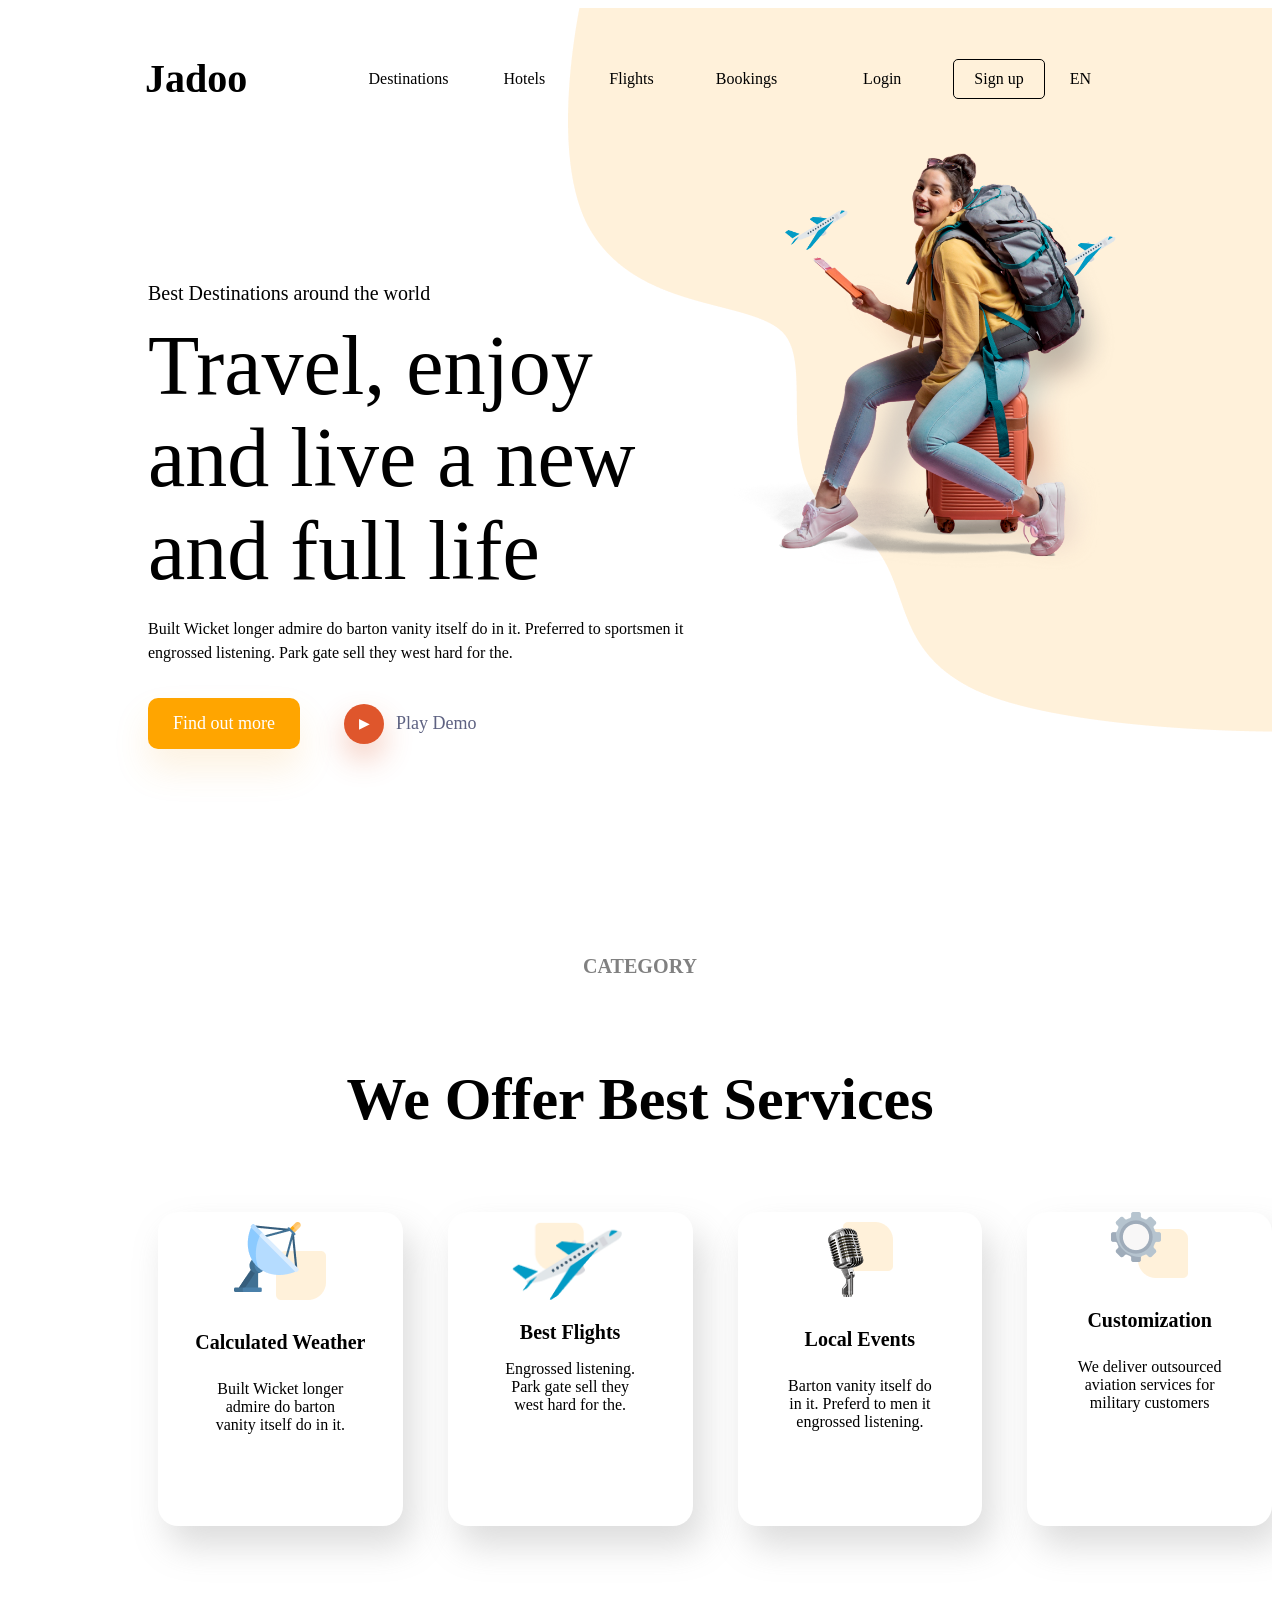
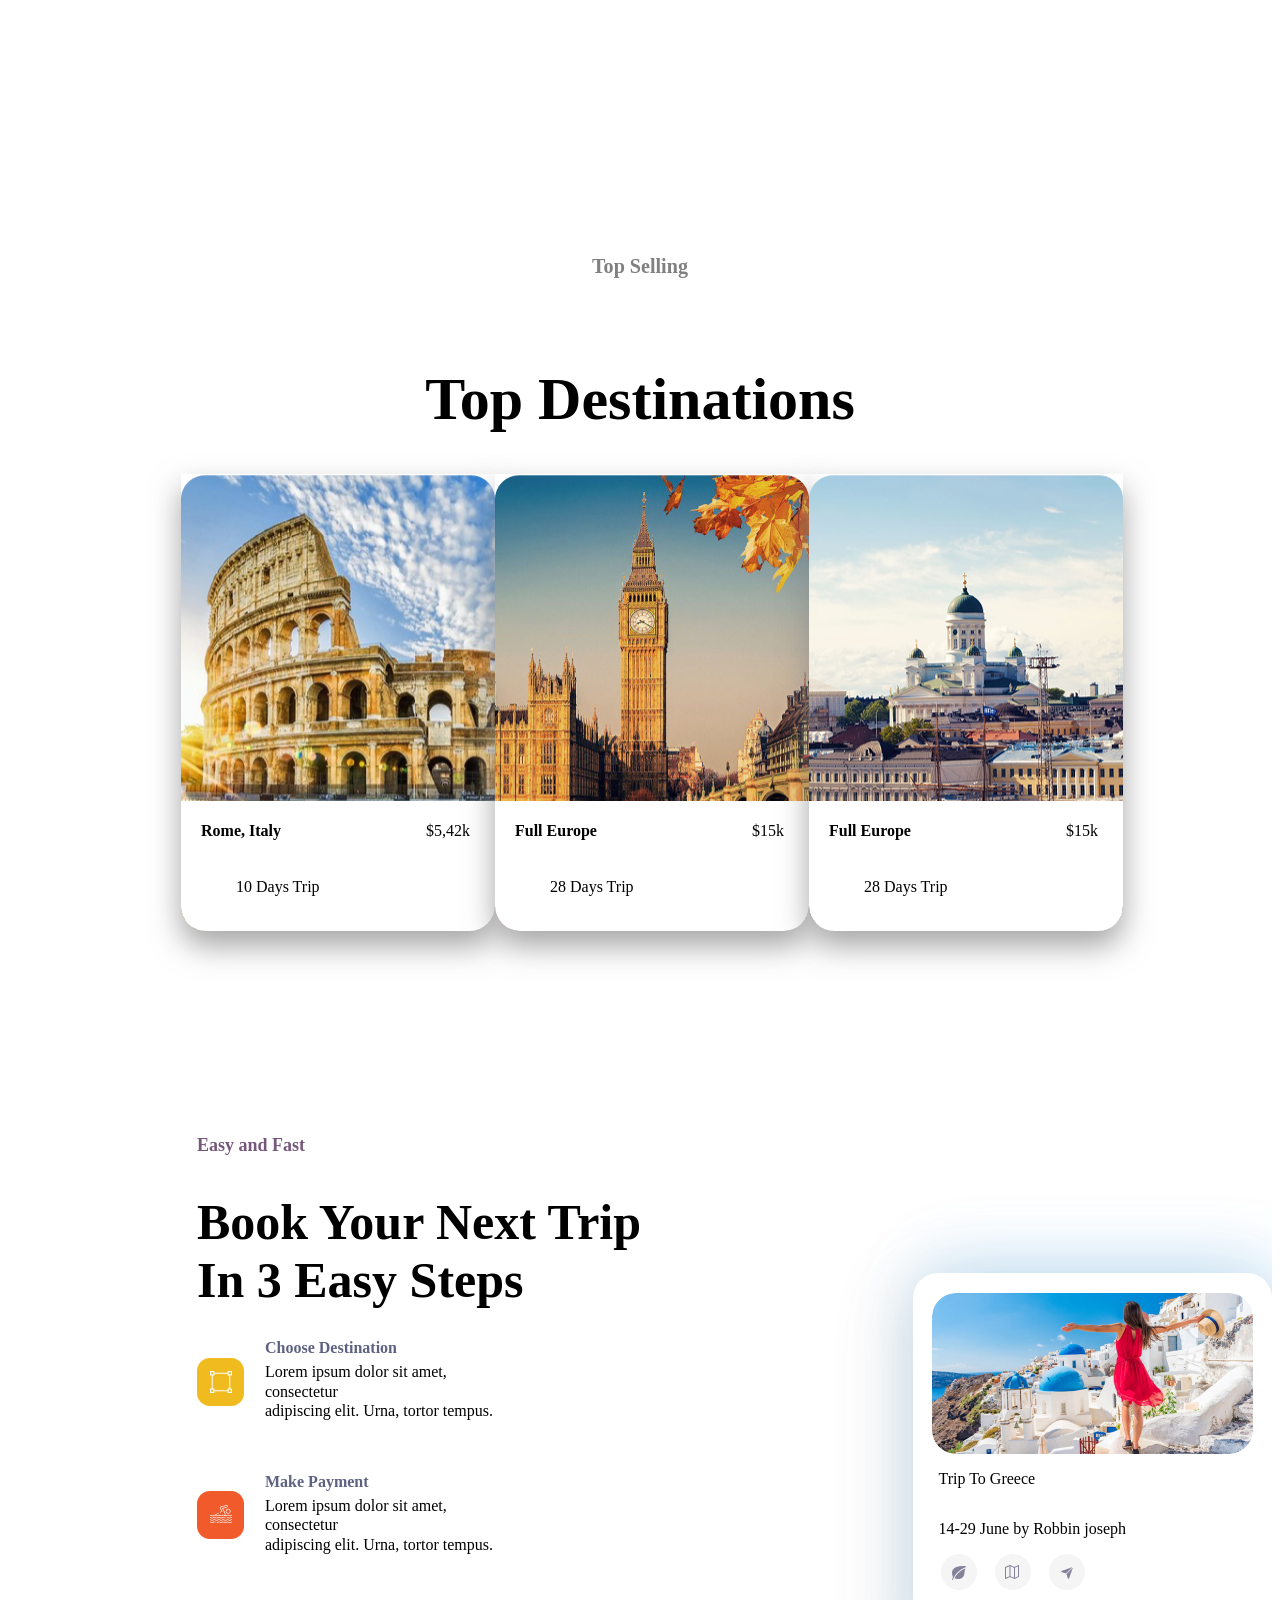
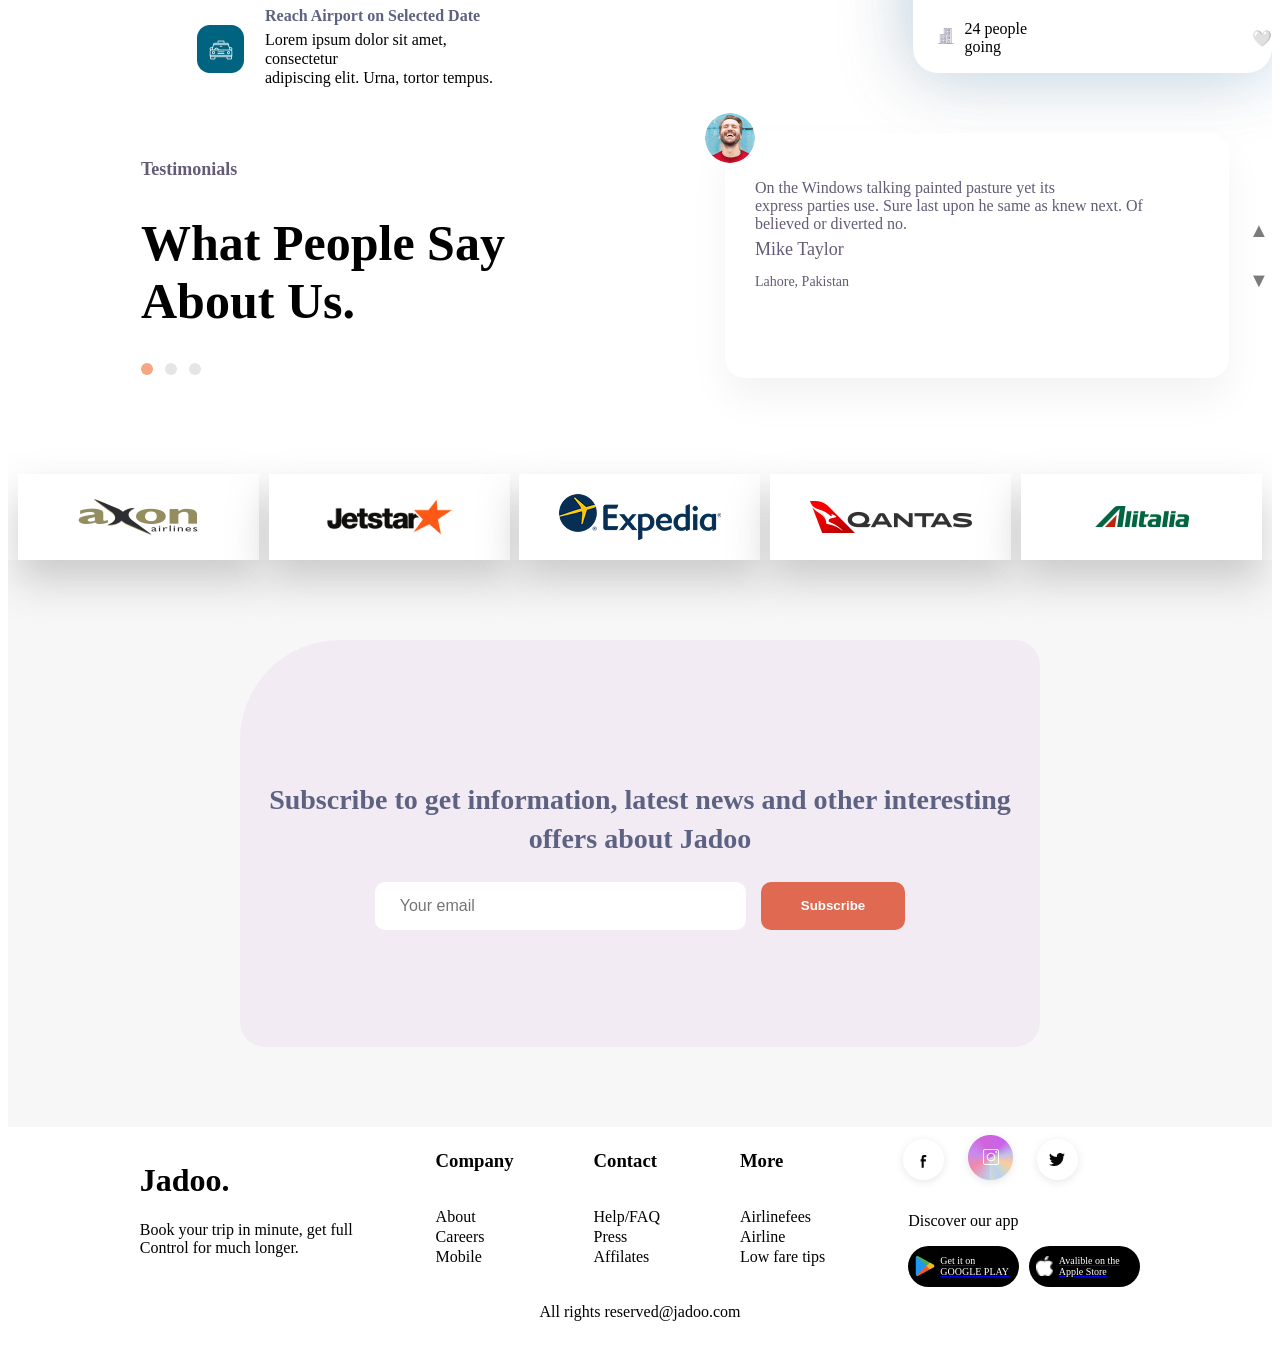
==== commit f18a5b47: "make adaptive" ====
--- a/First proj.html
+++ b/First proj.html
@@ -40,338 +40,348 @@
     </div>
 </div>
     
-
-<div class="hero">
-<header class="site-header">
-  <div class="logo">Jadoo</div>
-
-  <nav class="nav-menu">
-    <a href="#" id="d">Destinations</a>
-    <a href="#">Hotels</a>
-    <a href="#">Flights</a>
-    <a href="#">Bookings</a>
-    <a href="#" class="btn-login">Login</a>
-    <a href="#" class="btn-signup">Sign up</a>
-    <a href="#">EN</a>
-  </nav>
-  
-</header>
-<div class="herocon">
-
-<div class="texts">
-    <div class="t1">
-        <p>Best Destinations around the world</p>
-    </div>
-    <div class="t2">
-        <p>Travel, enjoy and live a new and full life</p>
-    </div>
-    <div class="t3">
-        <p>Built Wicket longer admire do barton vanity itself do in it. Preferred to sportsmen it engrossed listening. Park gate sell they west hard for the.</p>
-    </div>
-    <div class="buttons">
-        <a href="#" class="btn-orange">Find out more</a>
-        
-        <a href="#" class="btn-demo">
-          <span class="play-icon">▶</span> Play Demo
-        </a>
-      </div>
-</div>
-<div class="pict">
-    <img src="images/Image.png" alt="">
-</div>
-</div>
-</div>
-<div class="hero2">
-<div class="para">
-    <div class="catego">
-        <h6>CATEGORY</h6>
-    </div>
-
-    <div class="offers">
-        <h1>We Offer Best Services</h1>
+<div class="wrapper">
+    <div class="container">
+        <div class="hero">
+            <header class="site-header">
+                    <a href="#" class="burger">
+                        <span></span>
+                        <span></span>
+                        <span></span>
+                    </a>
+                <div class="header-top ">
+                    <div class="logo">Jadoo</div>
+                    <div class="header-top-inner">
+                        <nav class="nav-menu">
+                            <a aria-current="page" href="#destinations" id="d">Destinations</a>
+                            <a href="#">Hotels</a>
+                            <a href="#">Flights</a>
+                            <a href="#">Bookings</a>
+                            <a href="#" class="btn-login">Login</a>
+                            <a href="#" class="btn-signup">Sign up</a>
+                            <a href="#">EN</a>
+                        </nav>
+                    </div> 
+                </div> 
+            </header>
+            <div class="herocon">
+
+            <div class="texts">
+                <div class="t1">
+                    <p>Best Destinations around the world</p>
+                </div>
+                <div class="t2">
+                    <p>Travel, enjoy and live a new and full life</p>
+                </div>
+                <div class="t3">
+                    <p>Built Wicket longer admire do barton vanity itself do in it. Preferred to sportsmen it engrossed listening. Park gate sell they west hard for the.</p>
+                </div>
+                <div class="buttons">
+                    <a href="#" class="btn-orange">Find out more</a>
+                    
+                    <a href="#" class="btn-demo">
+                    <span class="play-icon">▶</span> Play Demo
+                    </a>
+                </div>
+            </div>
+            <div class="pict">
+                <img src="images/Image.png" alt="">
+            </div>
+            </div>
+            </div>
+            <div class="hero2">
+                <div class="para">
+                    <div class="catego">
+                        <h6>CATEGORY</h6>
+                    </div>
+
+                    <div class="offers">
+                        <h1>We Offer Best Services</h1>
+                    </div>
+                </div>
+
+                <div class="service">
+                    <div class="firstoff">
+                        <div>
+                            <div class="im1">
+                                <img src="images/Group 48.png" alt="">
+                            </div>
+                            <div class="h1">
+                                <h4>Calculated Weather</h4>
+                            </div>
+                            <div class="p1">
+                                <p>Built Wicket longer <br> admire do barton <br> vanity itself do in it.</p>
+                            </div>
+                            
+                        </div>
+                    </div>
+                    <div class="secondoff">
+                        <div>
+                            <div class="im2">
+                                <img src="images/Group 51.png" alt="">
+                            </div>
+                            <div class="h2">
+                                <h4>Best Flights</h4>
+                            </div>
+                            <div class="p2">
+                                <p>Engrossed listening. <br> Park gate sell they <br> west hard for the.</p>
+                            </div>
+                        </div>
+                    </div>
+                    <div class="thirdoff">
+                        <div>
+                            <div class="im3">
+                                <img src="images/Group 50.png" alt="">
+                            </div>
+                            <div class="h3">
+                                <h4>Local Events</h4>
+                            </div>
+                            <div class="p3">
+                                <p>Barton vanity itself do <br> in it. Preferd to men it <br> engrossed listening. </p>
+                            </div>
+                        </div>
+                    </div>
+                    <div class="fourthoff">
+                        <div>
+                            <div class="im4">
+                                <img src="images/Group 49.png" alt="">
+                            </div>
+                            <div class="h4">
+                                <h4>Customization</h4>
+                            </div>
+                            <div class="p4">
+                                <p>We deliver outsourced <br> aviation services for <br> military customers</p>
+                            </div>
+                        </div>
+                    </div>
+                </div>
+            </div>
+            <div class="hero3">
+                <div class="para2">
+                    <div class="catego2">
+                        <h6>Top Selling</h6>
+                    </div>
+
+                    <div class="offers2" id="destinations">
+                        <h1>Top Destinations</h1>
+                    </div>
+                </div>
+                <div class="DD">
+                    <div class="Destinations">
+                        <div class="im5">
+                            <img src="images/Rectangle 14 (5).png" alt="">
+                        </div>
+                        <div class="dest-info">
+                            <div class="gg">
+                                <h4 class="City">Rome, Italy</h4>
+                                <span class="price">$5,42k</span>
+                            </div>
+                            <p class="days">10 Days Trip</p>
+                        </div>
+                    </div>
+                    <div class="Destinations">
+                        <div class="im5">
+                            <img src="images/Rectangle 14 (9).jpg" alt="">
+                        </div>
+                        <div class="dest-info">
+                            <div class="gg">
+                                <h4 class="City">Full Europe</h4>
+                                <span class="price">$15k</span>
+                            </div>
+                            <p class="days">28 Days Trip</p>
+                        </div>
+                    </div>
+                    <div class="Destinations">
+                        <div class="im5">
+                            <img src="images/Rectangle 14 (6).png" alt="">
+                        </div>
+                        <div class="dest-info">
+                            <div class="gg">
+                                <h4 class="City">Full Europe</h4>
+                                <span class="price">$15k</span>
+                            </div>
+                            <p class="days">28 Days Trip</p>
+                        </div>
+                    </div>
+                </div>
+            </div>
+            <div class="hero4">
+                <div class="trip">
+                    <h4>
+                        Easy and Fast
+                    </h4>
+                    <h1>
+                        Book Your Next Trip <br> In 3 Easy Steps
+                    </h1>
+                </div>
+                <div class="main">
+                    <div class="pic">
+                        <div class="r">
+                            <img src="images/Group 7.png" alt="">
+                            <div class="step">
+                                <h6>Choose Destination</h6>
+                                <p>Lorem ipsum dolor sit amet, consectetur <br> adipiscing elit. Urna, tortor tempus. </p>
+                            </div>
+                        </div>
+                        <div class="r">
+                            <img src="images/Group 12.png" alt="">
+                            <div class="step">
+                                <h6>Make Payment</h6>
+                                <p>Lorem ipsum dolor sit amet, consectetur <br> adipiscing elit. Urna, tortor tempus. </p>
+                            </div>
+                        </div>
+                        <div class="r">
+                            <img src="images/Group 11.png" alt="">
+                            <div class="step">
+                                <h6>Reach Airport on Selected Date</h6>
+                                <p>Lorem ipsum dolor sit amet, consectetur <br> adipiscing elit. Urna, tortor tempus. </p>
+                            </div>
+                        </div>
+                    </div>
+                    <div class="Greece">
+                        <div class="gre">
+                            <img src="images/Rectangle 17.jpg" alt="">
+                        </div>
+                        <div class="desc">
+                            <div><p>Trip To Greece</p></div>
+                            <div><p>14-29 June by Robbin joseph</p></div>
+                        </div>
+                        <div class="icon">
+                            <div> <img src="images/LEAF.png"> </div>
+                            <div> <img src="images/map icon.png"> </div>
+                            <div> <img src="images/send.png"> </div>
+                        </div>
+                        <div class="ic">
+                            <div><img src="images/building 1.png" alt=""></div>
+                            <div><p>24 people going</p></div>
+                            <div class="heart">🤍</div>
+                        </div>
+                        <div class="Rome js-rome-visible">
+                            <div class="rom">
+                                <img src="images/Mask Group.png" alt="">
+                            </div>
+                            <div class="des">
+                                <div><p id="p7">Ongoing</p></div>
+                                <div><p id="p8">Trip to rome</p></div>
+                                <div><p id="p7">40% completed</p></div>
+                            </div>
+                        </div>
+                    </div>
+                </div>
+            </div>
+            <div class="hero5">
+                <div class="k">
+                    <div class="block5">
+                        <div class="Reviews">
+                                <h4>
+                                    Testimonials
+                                </h4>
+                                <h1>
+                                    What People Say <br> About Us.
+                                </h1>
+                            <div class="dots-container">
+                                <div class="dot active"></div>
+                                <div class="dot"></div>
+                                <div class="dot"></div>
+                            </div>
+                        </div>
+                    </div>
+                    <div class="rev">
+                        <div class="test-arrows">
+                            <button class="arrow-up">&#9650;</button>
+                            <button class="arrow-down">&#9660;</button>
+                        </div>
+                    </div>
+                </div>
+                <div class="brand">
+                    <div> <img src="images/image 27.png" alt=""> </div>
+                    <div> <img src="images/image 28.png" alt=""> </div>
+                    <div> <img src="images/image 29.png" alt=""> </div>
+                    <div> <img src="images/image 30.png" alt=""> </div>
+                    <div> <img src="images/image 31.png" alt=""> </div>
+                </div>
+            </div>
+            <section class="newsletter">
+            <div class="newsletter-content">
+                <h2>Subscribe to get information, latest news and other interesting offers about Jadoo</h2>
+                <form class="subscribe-form">
+                <input type="email" placeholder="Your email" required>
+                <button type="submit">Subscribe</button>
+                </form>
+            </div>
+            </section>
+            <footer class="footer">
+                <div class="footer-container">
+                
+
+                    <div class="footer-logo-block">
+                    <h1>Jadoo.</h1>
+                    <p>Book your trip in minute, get full <br> Control for much longer.</p>
+                    </div>
+
+
+                    <div class="footer-links">
+                        <div class="footer-column">
+                            <h3>Company</h3>
+                            <ul>
+                                <li><a href="#">About</a></li>
+                                <li><a href="#">Careers</a></li>
+                                <li><a href="#">Mobile</a></li>
+                            </ul>
+                        </div>
+                        <div class="footer-column">
+                            <h3>Contact</h3>
+                            <ul>
+                                <li><a href="#">Help/FAQ</a></li>
+                                <li><a href="#">Press</a></li>
+                                <li><a href="#">Affilates</a></li>
+                            </ul>
+                        </div>
+                        <div class="footer-column">
+                            <h3>More</h3>
+                            <ul>
+                                <li><a href="#">Airlinefees</a></li>
+                                <li><a href="#">Airline</a></li>
+                                <li><a href="#">Low fare tips</a></li>
+                            </ul>
+                        </div>
+                    </div>
+
+
+                    <div class="footer-app-block">
+                        <div class="social-icons">
+                            <a href="#">    <img src="images/Social.png" alt=""></a> 
+                            <a href="#">    <img src="images/Social (1).png" alt=""></a>
+                            <a href="#">    <img src="images/Social (2).png" alt=""></a>
+                        </div>
+
+                        <div class="app-block">
+                            <p>Discover our app</p>
+                            <div class="app-buttons">
+                                <a href="#" class="app-btn">
+                                    <img src="images/google-play 1.png" alt="Google Play">
+                                    <p class="apps">Get it on GOOGLE PLAY</p>
+                                </a>
+                                <a href="#" class="app-btn">
+                                    <img src="images/apple (2) 1.png" alt="App Store">
+                                    <p class="apps">Avalible on the Apple Store</p>
+                                </a>
+                            </div>
+                        </div>
+                    </div>
+
+            </div>
+
+
+            <div class="footer-bottom">
+                <p>All rights reserved@jadoo.com</p>
+            </div>
+            </footer>
     </div>
 </div>
 
-<div class="service">
-        <div class="firstoff">
-            <div>
-                <div class="im1">
-                    <img src="images/Group 48.png" alt="">
-                </div>
-                <div class="h1">
-                    <h4>Calculated Weather</h4>
-                </div>
-                <div class="p1">
-                    <p>Built Wicket longer <br> admire do barton <br> vanity itself do in it.</p>
-                </div>
-                
-            </div>
-        </div>
-        <div class="secondoff">
-            <div>
-                <div class="im2">
-                    <img src="images/Group 51.png" alt="">
-                </div>
-                <div class="h2">
-                    <h4>Best Flights</h4>
-                </div>
-                <div class="p2">
-                    <p>Engrossed listening. <br> Park gate sell they <br> west hard for the.</p>
-                </div>
-            </div>
-        </div>
-        <div class="thirdoff">
-            <div>
-                <div class="im3">
-                    <img src="images/Group 50.png" alt="">
-                </div>
-                <div class="h3">
-                    <h4>Local Events</h4>
-                </div>
-                <div class="p3">
-                    <p>Barton vanity itself do <br> in it. Preferd to men it <br> engrossed listening. </p>
-                </div>
-            </div>
-        </div>
-        <div class="fourthoff">
-            <div>
-                <div class="im4">
-                    <img src="images/Group 49.png" alt="">
-                </div>
-                <div class="h4">
-                    <h4>Customization</h4>
-                </div>
-                <div class="p4">
-                    <p>We deliver outsourced <br> aviation services for <br> military customers</p>
-                </div>
-            </div>
-        </div>
-    </div>
-</div>
-<div class="hero3">
-    <div class="para2">
-        <div class="catego2">
-            <h6>Top Selling</h6>
-        </div>
-
-        <div class="offers2">
-            <h1>Top Destinations</h1>
-        </div>
-    </div>
-    <div class="DD">
-        <div class="Destinations">
-            <div class="im5">
-                <img src="images/Rectangle 14 (5).png" alt="">
-            </div>
-            <div class="dest-info">
-                <div class="gg">
-                    <h4 class="City">Rome, Italy</h4>
-                    <span class="price">$5,42k</span>
-                </div>
-                <p class="days">10 Days Trip</p>
-            </div>
-        </div>
-        <div class="Destinations">
-            <div class="im5">
-                <img src="images/Rectangle 14 (9).jpg" alt="">
-            </div>
-            <div class="dest-info">
-                <div class="gg">
-                    <h4 class="City">Full Europe</h4>
-                    <span class="price">$15k</span>
-                </div>
-                <p class="days">28 Days Trip</p>
-            </div>
-        </div>
-        <div class="Destinations">
-            <div class="im5">
-                <img src="images/Rectangle 14 (6).png" alt="">
-            </div>
-            <div class="dest-info">
-                <div class="gg">
-                    <h4 class="City">Full Europe</h4>
-                    <span class="price">$15k</span>
-                </div>
-                <p class="days">28 Days Trip</p>
-            </div>
-        </div>
-    </div>
-</div>
-<div class="hero4">
-    <div class="trip">
-        <h4>
-            Easy and Fast
-        </h4>
-        <h1>
-            Book Your Next Trip <br> In 3 Easy Steps
-        </h1>
-    </div>
-    <div class="main">
-        <div class="pic">
-            <div class="r">
-                <img src="images/Group 7.png" alt="">
-                <div class="step">
-                    <h6>Choose Destination</h6>
-                    <p>Lorem ipsum dolor sit amet, consectetur <br> adipiscing elit. Urna, tortor tempus. </p>
-                </div>
-            </div>
-            <div class="r">
-                <img src="images/Group 12.png" alt="">
-                <div class="step">
-                    <h6>Make Payment</h6>
-                    <p>Lorem ipsum dolor sit amet, consectetur <br> adipiscing elit. Urna, tortor tempus. </p>
-                </div>
-            </div>
-            <div class="r">
-                <img src="images/Group 11.png" alt="">
-                <div class="step">
-                    <h6>Reach Airport on Selected Date</h6>
-                    <p>Lorem ipsum dolor sit amet, consectetur <br> adipiscing elit. Urna, tortor tempus. </p>
-                </div>
-            </div>
-        </div>
-        <div class="Greece">
-            <div class="gre">
-                <img src="images/Rectangle 17.jpg" alt="">
-            </div>
-            <div class="desc">
-                <div><p>Trip To Greece</p></div>
-                <div><p>14-29 June by Robbin joseph</p></div>
-            </div>
-            <div class="icon">
-                <div> <img src="images/LEAF.png"> </div>
-                <div> <img src="images/map icon.png"> </div>
-                <div> <img src="images/send.png"> </div>
-            </div>
-            <div class="ic">
-                <div><img src="images/building 1.png" alt=""></div>
-                <div><p>24 people going</p></div>
-                <div class="heart">🤍</div>
-            </div>
-            <div class="Rome">
-                <div class="rom">
-                    <img src="images/Mask Group.png" alt="">
-                </div>
-                <div class="des">
-                    <div><p id="p7">Ongoing</p></div>
-                    <div><p id="p8">Trip to rome</p></div>
-                    <div><p id="p7">40% completed</p></div>
-                </div>
-            </div>
-        </div>
-    </div>
-</div>
-<div class="hero5">
-    <div class="k">
-        <div class="block5">
-            <div class="Reviews">
-                    <h4>
-                        Testimonials
-                    </h4>
-                    <h1>
-                        What People Say <br> About Us.
-                    </h1>
-                <div class="dots-container">
-                    <div class="dot active"></div>
-                    <div class="dot"></div>
-                    <div class="dot"></div>
-                </div>
-            </div>
-        </div>
-        <div class="rev">
-            <div class="test-arrows">
-                <button class="arrow-up">&#9650;</button>
-                <button class="arrow-down">&#9660;</button>
-            </div>
-        </div>
-    </div>
-    <div class="brand">
-        <div> <img src="images/image 27.png" alt=""> </div>
-        <div> <img src="images/image 28.png" alt=""> </div>
-        <div> <img src="images/image 29.png" alt=""> </div>
-        <div> <img src="images/image 30.png" alt=""> </div>
-        <div> <img src="images/image 31.png" alt=""> </div>
-    </div>
-</div>
-<section class="newsletter">
-  <div class="newsletter-content">
-    <h2>Subscribe to get information, latest news and other interesting offers about Jadoo</h2>
-    <form class="subscribe-form">
-      <input type="email" placeholder="Your email" required>
-      <button type="submit">Subscribe</button>
-    </form>
-  </div>
-</section>
-<footer class="footer">
-    <div class="footer-container">
-    
-
-        <div class="footer-logo-block">
-        <h1>Jadoo.</h1>
-        <p>Book your trip in minute, get full <br> Control for much longer.</p>
-        </div>
-
-
-        <div class="footer-links">
-            <div class="footer-column">
-                <h3>Company</h3>
-                <ul>
-                <li><a href="#">About</a></li>
-                <li><a href="#">Careers</a></li>
-                <li><a href="#">Mobile</a></li>
-                </ul>
-            </div>
-            <div class="footer-column">
-                <h3>Contact</h3>
-                <ul>
-                <li><a href="#">Help/FAQ</a></li>
-                <li><a href="#">Press</a></li>
-                <li><a href="#">Affilates</a></li>
-                </ul>
-            </div>
-            <div class="footer-column">
-                <h3>More</h3>
-                <ul>
-                <li><a href="#">Airlinefees</a></li>
-                <li><a href="#">Airline</a></li>
-                <li><a href="#">Low fare tips</a></li>
-                </ul>
-            </div>
-        </div>
-
-        <!-- Блок додатків -->
-        <div class="footer-app-block">
-            <div class="social-icons">
-                <a href="#">    <img src="images/Social.png" alt=""></a> <!-- Сюди вставиш іконки -->
-                <a href="#">    <img src="images/Social (1).png" alt=""></a>
-                <a href="#">    <img src="images/Social (2).png" alt=""></a>
-            </div>
-
-            <div class="app-block">
-                <p>Discover our app</p>
-                <div class="app-buttons">
-                    <a href="#" class="app-btn">
-                        <img src="images/google-play 1.png" alt="Google Play">
-                        <p class="apps">Get it on GOOGLE PLAY</p>
-                    </a>
-                    <a href="#" class="app-btn">
-                        <img src="images/apple (2) 1.png" alt="App Store">
-                        <p class="apps">Avalible on the Apple Store</p>
-                    </a>
-                </div>
-            </div>
-        </div>
-
-  </div>
-
-  <!-- Авторські права -->
-  <div class="footer-bottom">
-    <p>All rights reserved@jadoo.com</p>
-  </div>
-</footer>
+
 
 <script src="index.js"></script>
 </body>
-</html>
-
-
+</html> 
--- a/Firstproj.css
+++ b/Firstproj.css
@@ -1,26 +1,35 @@
-
+html, body {
+  overflow-x: hidden;
+  max-width: 100%;
+}
 .site-header {
   display: flex;
-  justify-content: space-between; 
-  align-items: center;            
+  flex-direction: row;
+  align-items: center;
   padding-top: 47px;
-  padding-left: 140px;
-  padding-right: 138px;
+  padding-left: 137px;
+  padding-right: 181px;
   background: transparent;
-
-}
+}
+.header-top{
+  display: flex;
+  flex-direction: row;
+  justify-content: space-between;
+  align-items: center;
+  width: 100%;
+}
+
 
 
 .logo {
   font-size: 24px;
   font-weight: bold;
 }
-
-
-.nav-menu {
-  display: flex;
-  align-items: center; 
-  gap: 30px;           
+.nav-menu-list{
+  display: flex;
+  flex-direction: row;
+  gap: 55px;
+  list-style: none;
 }
 
 
@@ -28,50 +37,45 @@
   margin-left: 20px; 
 }
 
+
+
+
+.nav-menu {
+  display: flex;
+  align-items: center; 
+}
+
+.burger{
+  display: none;
+}
+
+
+.nav-menu a:nth-child(2) {
+  margin-left: 55px; 
+}
+
+
+.nav-menu a:nth-child(3) {
+  margin-left: 64px; 
+}
+
+
+.nav-menu a:nth-child(4) {
+  margin-left: 62px; 
+}
+
+.nav-menu a:nth-child(5) {
+  margin-left: 86px; 
+}
+
 .btn-signup {
+  margin-left: 52px; 
   border: 1px solid black;
   border-radius: 5px;
   padding: 10px 20px;
   text-decoration: none;
 }
 
-.nav-menu {
-  display: flex;
-  align-items: center; 
-
-}
-
-
-
-
-.nav-menu a:nth-child(2) {
-  margin-left: 55px; 
-}
-
-
-.nav-menu a:nth-child(3) {
-  margin-left: 64px; 
-}
-
-
-.nav-menu a:nth-child(4) {
-  margin-left: 62px; 
-}
-
-.nav-menu a:nth-child(5) {
-  margin-left: 86px; 
-}
-
-.btn-signup {
-  margin-left: 52px; 
-  
-
-  border: 1px solid black;
-  border-radius: 5px;
-  padding: 10px 20px;
-  text-decoration: none;
-}
-
 .nav-menu a:last-child {
   margin-left: 25px; 
 }
@@ -79,8 +83,11 @@
     color: black;
     text-decoration: none;
 }
+
 .logo{
-    font-size: 40px;
+  text-decoration: none;
+  color: #000000;
+  font-size: 40px;
 }
 .hero{
     width: 100%;
@@ -214,53 +221,15 @@
   margin-top: 10px;
 }
 
-.firstoff{
-  border-radius: 20px;
-  box-shadow: 10px 20px 35px rgba(214, 214, 214, 0.845);
-  width: 267px;
-  height: 314px;
-  background-color: white;  
-}
-.secondoff{
-  border-radius: 20px;
-  box-shadow: 10px 20px 35px rgba(214, 214, 214, 0.845);
-  width: 267px;
-  height: 314px;
-  background-color: white;
-}
-.thirdoff{
-  border-radius: 20px;
-  box-shadow: 10px 20px 35px rgba(214, 214, 214, 0.845);
-  width: 267px;
-  height: 314px;
-  background-color: white;
-}
+.firstoff,
+.secondoff,
+.thirdoff,
 .fourthoff{
   border-radius: 20px;
   box-shadow: 10px 20px 35px rgba(214, 214, 214, 0.845);
   width: 267px;
   height: 314px;
   background-color: white;
-}
-.firstoff{
-  display: flex;
-  flex-direction: column;
-  align-items: center;
-  text-align: center;
-}
-.secondoff{
-  display: flex;
-  flex-direction: column;
-  align-items: center;
-  text-align: center;
-}
-.thirdoff{
-  display: flex;
-  flex-direction: column;
-  align-items: center;
-  text-align: center;
-}
-.fourthoff{
   display: flex;
   flex-direction: column;
   align-items: center;
@@ -344,9 +313,10 @@
     width: 314px;
     height: 457px;
     position: relative; 
-    border-radius: 20px;
+    border-radius: 0px 0px 25px 25px;
     overflow: hidden; 
     flex-shrink: 0;
+    box-shadow: 0px 15px 30px rgba(139, 139, 139, 0.778);
 }
 .Destinations:hover{
   transition: 0.3s;
@@ -365,7 +335,7 @@
 }
 
 .dest-info {
-    /* Наклейка: притискаємо до низу */
+
     position: absolute;
     bottom: 0;
     left: 0;
@@ -395,10 +365,6 @@
   margin-left: 173px;
   margin-right: 227px;
 }
-.Destinations{
-  border-radius: 0px 0px 25px 25px;
-  box-shadow: 0px 15px 30px rgba(139, 139, 139, 0.778);
-}
 .hero4{
   display: flex;
   flex-direction: column;
@@ -455,13 +421,17 @@
 }
 .Greece{
   width: 370px;
+  max-width: 100%;
   height: 400px;
   border-radius: 25px;
   background: white;
+  box-sizing: border-box;
+  justify-self: flex-end;
+  margin-bottom: 60px;
+  position: relative;
   box-shadow: 
   10px -10px 70px rgba(0, 150, 255, 0.2), 
   -10px 10px 70px rgba(100, 100, 100, 0.2);
-
 }
 .gre{
   display: flex;
@@ -470,6 +440,9 @@
 .gre img{
   margin-top: 20px;
   border-radius: 24px;
+  max-width: 100%;
+  height: auto;
+  display: block;
 }
 .desc{
   display: flex;
@@ -500,54 +473,44 @@
 .desc p{
   margin-left: 25px;
 }
-.Greece{
-  justify-self: flex-end;
-}
 .main{
   display: flex;
-  gap: 300px;
+  gap: 400px;
   align-items: center;
 }
 .ic p{
   font-size: 16px;
   line-height: 124.5%1;
+}
+.js-rome-visible{
+  display: none !important
+}
+.rom{
+  display: flex;
+  flex-direction: column;
+  align-self: flex-start;
+  margin-top: 18px;
+}
+#p7{
+  font-size: 14px;
+}
+#p8{
+  font-size: 18px;
+  font-weight: bold
+}
+.des{
+  margin-right: 70px;
+  line-height: 80%;
 }
 .Rome{
   width: 263px;
   height: 129px;
   background-color: white;
-}
-.Rome{
   display: flex;
   flex-direction: row;
   align-items: center;
   justify-content: space-around;
   border-radius: 25px;
-}
-.des{
-  margin-right: 70px;
-}
-.rom{
-  display: flex;
-  flex-direction: column;
-  align-self: flex-start;
-  margin-top: 18px;
-}
-#p7{
-  font-size: 14px;
-}
-#p8{
-  font-size: 18px;
-  font-weight: bold
-}
-.des{
-  line-height: 80%;
-}
-.Greece{
-  margin-bottom: 60px;
-  position: relative;
-}
-.Rome{
   position: absolute;
   bottom: 60px;
   right: -80px;
@@ -562,6 +525,7 @@
 }
 
 .testimonial-card, .testimonial-card2{
+    position: relative;
     margin-left: 34px;
     background: rgb(255, 255, 255);
     padding: 30px;
@@ -576,12 +540,12 @@
 
 
 .avatar {
-  position: relative;
+  position: absolute;
+  top: -20px;
+  left: -20px;
   width: 50px;
   height: 50px;
   border-radius: 50%;
-  right: 50px;
-  bottom: 50px;
 }
 
 
@@ -604,6 +568,7 @@
 .block5{
   display: flex;
   flex-direction: column;
+  margin-left: 90px;
 }
 .Reviews h4{
   font-size: 18px;
@@ -614,10 +579,10 @@
   font-weight: bold;
 }
 .te{
-  margin-top: -50px;
+  margin-top: 15px;
 }
 .q{
-  transform: translateY(50px);
+  transform: none;
 }
 .quote{
   font-size: 16px;
@@ -663,12 +628,15 @@
   transform: translateY(-50%);
   display: flex;
   flex-direction: column;
-  gap: 15px;
+  gap: 10px;
 }
 
 .test-arrows button{
+  width: 40px;
+  height: 40px;
   background: none;
   border: none;
+  border-radius: 50%;
   font-size: 20px;
   cursor: pointer;
   color: #7b7b7b;
@@ -681,24 +649,6 @@
 
 .rev {
     position: relative;
-}
-
-.test-arrows {
-    display: flex;
-    flex-direction: column;
-    gap: 10px;
-}
-
-.test-arrows button {
-    width: 40px;
-    height: 40px;
-    border: none;
-    border-radius: 50%;
-    cursor: pointer;
-    font-size: 20px;
-}
-.block5{
-  margin-left: 90px;
 }
 .brand{
   margin-top: 96px;
@@ -723,8 +673,6 @@
 .newsletter{
   display: flex;
   justify-content: center;
-}
-.newsletter {
   padding: 80px 20px;
   text-align: center;
   background-color: #f7f7f7; 
@@ -732,15 +680,12 @@
 .newsletter-content{
   width: 1170px;
   height: 407px;
+  max-width: 800px;
   background-color: rgb(242, 235, 244);
-  border-radius: 100px 25px 25px 25px ;
-}
-.newsletter-content {
+  border-radius: 100px 25px 25px 25px;
   display: flex;
   flex-direction: column;
   justify-content: center;
-  max-width: 800px;
-  
 }
 
 .newsletter h2 {
@@ -874,19 +819,450 @@
   color: white
 }
 
-@media (max-width: 600px) {
-  .subscribe-form {
-    flex-direction: column;
-    align-items: center;
-  }
-}
-@media (max-width: 600px){
-  .footer-logo-block{
-    flex-direction: column;
-  }
-}
-
-
-
-
-
+.burger {
+    display: none;
+    position: fixed;
+    right: 30px;
+}
+
+.burger span{
+    display: flex;
+    flex-direction: column;
+    width: 30px;
+    height: 4px;
+    background-color: #181e4b;
+    border-radius: 2px;
+    margin: 4px;
+}
+
+
+
+
+
+.burger span {
+  transition: transform 0.3s ease, opacity 0.3s ease;
+  transform-origin: center;
+}
+
+.burger.active span:nth-child(1) {
+  transform: translateY(8px) rotate(45deg);
+}
+
+.burger.active span:nth-child(2) {
+  opacity: 0;
+}
+
+.burger.active span:nth-child(3) {
+  transform: translateY(-8px) rotate(-45deg);
+}
+
+
+.menu-overlay {
+  display: none;
+  position: fixed;
+  inset: 0;
+  background: rgba(0, 0, 0, 0.45);
+}
+
+.menu-overlay.active {
+  display: block;
+  opacity: 1;
+}
+
+
+body.menu-open {
+  overflow: hidden;
+}
+
+
+
+@media (max-width: 1200px) {
+  .burger {
+    display: block;
+    position: fixed;
+    top: 35px;
+    right: 30px;
+    z-index: 1001;
+    cursor: pointer;
+    padding: 6px;
+  }
+
+
+  .header-top {
+    display: none;
+    display: flex;
+    flex-direction: column;
+    align-items: flex-start;
+    justify-content: flex-start;
+    position: fixed;
+    top: 0;
+    right: -320px;
+    width: 300px;
+    max-width: 85vw;
+    height: 100vh;
+    background: #ffffff;
+    padding: 100px 35px 40px;
+    box-sizing: border-box;
+    box-shadow: -15px 0 40px rgba(0, 0, 0, 0.18);
+    transition: right 0.4s ease;
+    z-index: 1000;
+    overflow-y: auto;
+  }
+  
+
+  .header-top.menu-open {
+    right: 0;
+  }
+
+  .header-top .logo {
+    font-size: 28px;
+    margin-bottom: 30px;
+  }
+
+  .header-top-inner {
+    width: 90%;
+  }
+  .nav-menu {
+    flex-direction: column;
+    align-items: flex-start;
+    width: 100%;
+    gap: 26px;
+  }
+
+  .nav-menu a {
+    margin-left: 0 !important;
+    font-size: 18px;
+    width: 90%;
+  }
+
+  .btn-signup {
+    display: inline-block;
+    text-align: center;
+    width: auto;
+  }
+
+  .herocon {
+    flex-direction: column;
+    padding-right: 20px;
+    padding-left: 20px;
+    align-items: center;
+    text-align: center;
+  }
+
+  .texts {
+    margin-left: 0;
+    max-width: 100%;
+    align-items: center;
+  }
+
+  .t1 p {
+    font-size: 16px;
+    margin-top: 40px;
+  }
+
+  .t2 p {
+    font-size: 40px;
+  }
+
+  .t3 p {
+    font-size: 14px;
+  }
+
+  .pict {
+    max-width: 90%;
+    margin-top: 30px;
+  }
+
+  .buttons {
+    justify-content: center;
+    flex-wrap: wrap;
+  }
+
+  .hero {
+    background-size: 200px;
+  }
+  .hero2{
+    display: flex;
+    flex-direction: column;
+    align-items: center;
+  }
+  .service{
+    margin: 0;
+    display: flex;
+    flex-direction: column;
+    align-items: center;
+  }
+  .offers{
+    font-size: 20px;
+    text-align: center;
+  }
+  .offers2{
+    font-size: 20px;
+    text-align: center;
+  }
+  .DD{
+    margin: 0;
+    display: flex;
+    flex-direction: column;
+    align-items: center;
+    gap: 30px;
+  }
+
+  .main{
+    gap: 40px;
+    flex-wrap: wrap;
+    justify-content: center;
+    padding: 0 20px;
+  }
+  .trip{
+    margin-left: 0;
+    align-items: center;
+    text-align: center;
+    transform: translateY(0);
+  }
+  .pic{
+    margin-left: 0;
+    align-items: center;
+  }
+  .step{
+    text-align: center;
+  }
+  .r{
+    flex-direction: column;
+    text-align: center;
+  }
+  .trip h1{
+    font-size: 36px;
+  }
+
+  .k{
+    flex-direction: column;
+    gap: 40px;
+  }
+  .block5{
+    margin-left: 0;
+    align-items: center;
+    text-align: center;
+  }
+  .rev{
+    width: 100%;
+    display: flex;
+    flex-direction: column;
+    align-items: center;
+    gap: 20px;
+  }
+  .test-arrows{
+    position: static;
+    flex-direction: row;
+  }
+  .testimonial-card, .testimonial-card2{
+    width: 90%;
+    max-width: 504px;
+    margin-left: 0;
+  }
+  .brand{
+    flex-wrap: wrap;
+    justify-content: center;
+    gap: 20px;
+  }
+  .brand div{
+    width: 200px;
+    height: 75px;
+  }
+
+  /* Newsletter */
+  .newsletter-content{
+    width: 100%;
+    max-width: 700px;
+    height: auto;
+    padding: 50px 30px;
+    box-sizing: border-box;
+    margin: 0 auto;
+  }
+  .newsletter h2{
+    font-size: 24px;
+  }
+  .subscribe-form{
+    flex-wrap: wrap;
+  }
+
+  /* Footer */
+  .footer-container{
+    gap: 50px;
+  }
+  .footer-links{
+    gap: 50px;
+  }
+}
+
+@media (max-width: 760px) {
+  .offers{
+    font-size: 20px;
+    text-align: center;
+  }
+  .trip{
+    margin: 0;
+    margin-bottom: 80px;
+  }
+  .trip h4{
+    text-align: center;
+  }
+  .trip h1{
+    font-size: 30px;
+    text-align: center;
+  }
+  .r{
+    display: flex;
+    flex-direction: column;
+    align-items: center;
+  }
+  .pic{
+    margin: 0;
+  }
+  .pic h6{
+    text-align: center;
+  }
+
+.icon{
+    display: flex;
+    align-items: flex-start;
+  }
+  .Rome{
+    position: static;
+    margin-left: 15%;
+  }
+  
+
+  /* Testimonials */
+  .Reviews{
+    align-items: center;
+  }
+  .Reviews h4, .Reviews h1{
+    text-align: center;
+  }
+  .Reviews h1{
+    font-size: 34px;
+  }
+  .dots-container{
+    justify-content: center;
+  }
+  .testimonial-card, .testimonial-card2{
+    height: auto;
+    padding: 25px;
+  }
+
+  /* Newsletter */
+  .newsletter{
+    padding: 50px 15px;
+  }
+  .newsletter h2{
+    font-size: 20px;
+  }
+  .subscribe-form{
+    flex-direction: column;
+    align-items: center;
+  }
+  .subscribe-form input{
+    width: 100%;
+    max-width: 320px;
+    box-sizing: border-box;
+  }
+  .subscribe-form button{
+    width: 100%;
+    max-width: 320px;
+  }
+
+  /* Footer */
+  .footer-container{
+    flex-direction: column;
+    text-align: center;
+    gap: 35px;
+  }
+  .footer-links{
+    flex-direction: column;
+    align-items: center;
+    gap: 25px;
+  }
+  .footer-column{
+    align-items: center;
+    text-align: center;
+  }
+  .footer-app-block{
+    align-items: center;
+  }
+  .social-icons{
+    transform: none;
+  }
+
+
+  .firstoff, .secondoff, .thirdoff, .fourthoff{
+    width: 90vw;
+    max-width: 267px;
+  }
+  .Destinations{
+    width: 90vw;
+    max-width: 314px;
+  }
+}
+
+@media (max-width: 480px) {
+  .nav-menu a {
+    font-size: 16px;
+  }
+
+  .t2 p {
+    font-size: 30px;
+  }
+
+  .herocon {
+    padding-right: 15px;
+    padding-left: 15px;
+  }
+
+  .Greece{
+    width: 90vw;
+    max-width: 370px;
+    height: auto;
+    padding-bottom: 20px;
+  }
+
+  .trip h1{
+    font-size: 28px;
+  }
+
+  .Rome{
+    width: 90%;
+    max-width: 263px;
+    right: auto;
+  }
+
+  .brand div{
+    width: 42vw;
+    max-width: 150px;
+    height: 60px;
+  }
+  .testimonial-card, .testimonial-card2{
+    width: 100%;
+    padding: 20px;
+  }
+  .quote{
+    font-size: 14px;
+  }
+  .newsletter-content{
+    padding: 35px 20px;
+    border-radius: 40px 20px 20px 20px;
+  }
+}
+
+@media (max-width: 320px) {
+  .header-top {
+    width: 92vw;
+    padding: 80px 18px 25px;
+  }
+
+  .burger span {
+    width: 24px;
+    height: 3px;
+    margin: 3px;
+  }
+}
--- a/sign-in-log-in.css
+++ b/sign-in-log-in.css
@@ -206,3 +206,89 @@
 }
 
 
+@media (max-width: 480px) {
+  .sign-up-window,
+  .log-in-window {
+    width: 85vw;
+    max-width: 350px;
+    padding: 25px;
+    max-height: 90vh;
+    overflow-y: auto;
+  }
+
+  .sign-up-window h2,
+  .log-in-window h2 {
+    font-size: 1.5em;
+  }
+
+  .close-btn,
+  .close-btn-login {
+    top: 8px;
+    left: 8px;
+  }
+}
+
+@media (max-width: 900px) {
+  .k {
+    flex-direction: column;
+    gap: 40px;
+  }
+
+  .block5 {
+    margin-left: 0;
+    text-align: center;
+    align-items: center;
+  }
+
+  .testimonial-card, .testimonial-card2 {
+    width: 90vw;
+    max-width: 450px;
+    height: auto;
+    margin-left: 0;
+  }
+
+  .test-arrows {
+    position: static;
+    flex-direction: row;
+    justify-content: center;
+    margin-top: 20px;
+  }
+}
+
+@media (max-width: 480px) {
+  .testimonial-card, .testimonial-card2 {
+    padding: 20px;
+  }
+
+  .quote, .quote2 {
+    font-size: 14px;
+  }
+
+  .avatar {
+    right: 0;
+    bottom: 0;
+    margin-bottom: 10px;
+  }
+}
+@media (max-width: 900px) {
+
+
+  .avatar {
+    position: absolute;
+    top: -20px;
+    left: -10px;
+    right: auto;
+    bottom: auto;
+    margin: 0;
+  }
+
+  /* скидаємо десктопні зсуви тексту, які були підігнані під старе положення аватара */
+  .te, .te2 {
+    margin-top: 0;
+    transform: none;
+  }
+
+  .q, .q2 {
+    transform: none;
+  }
+}
